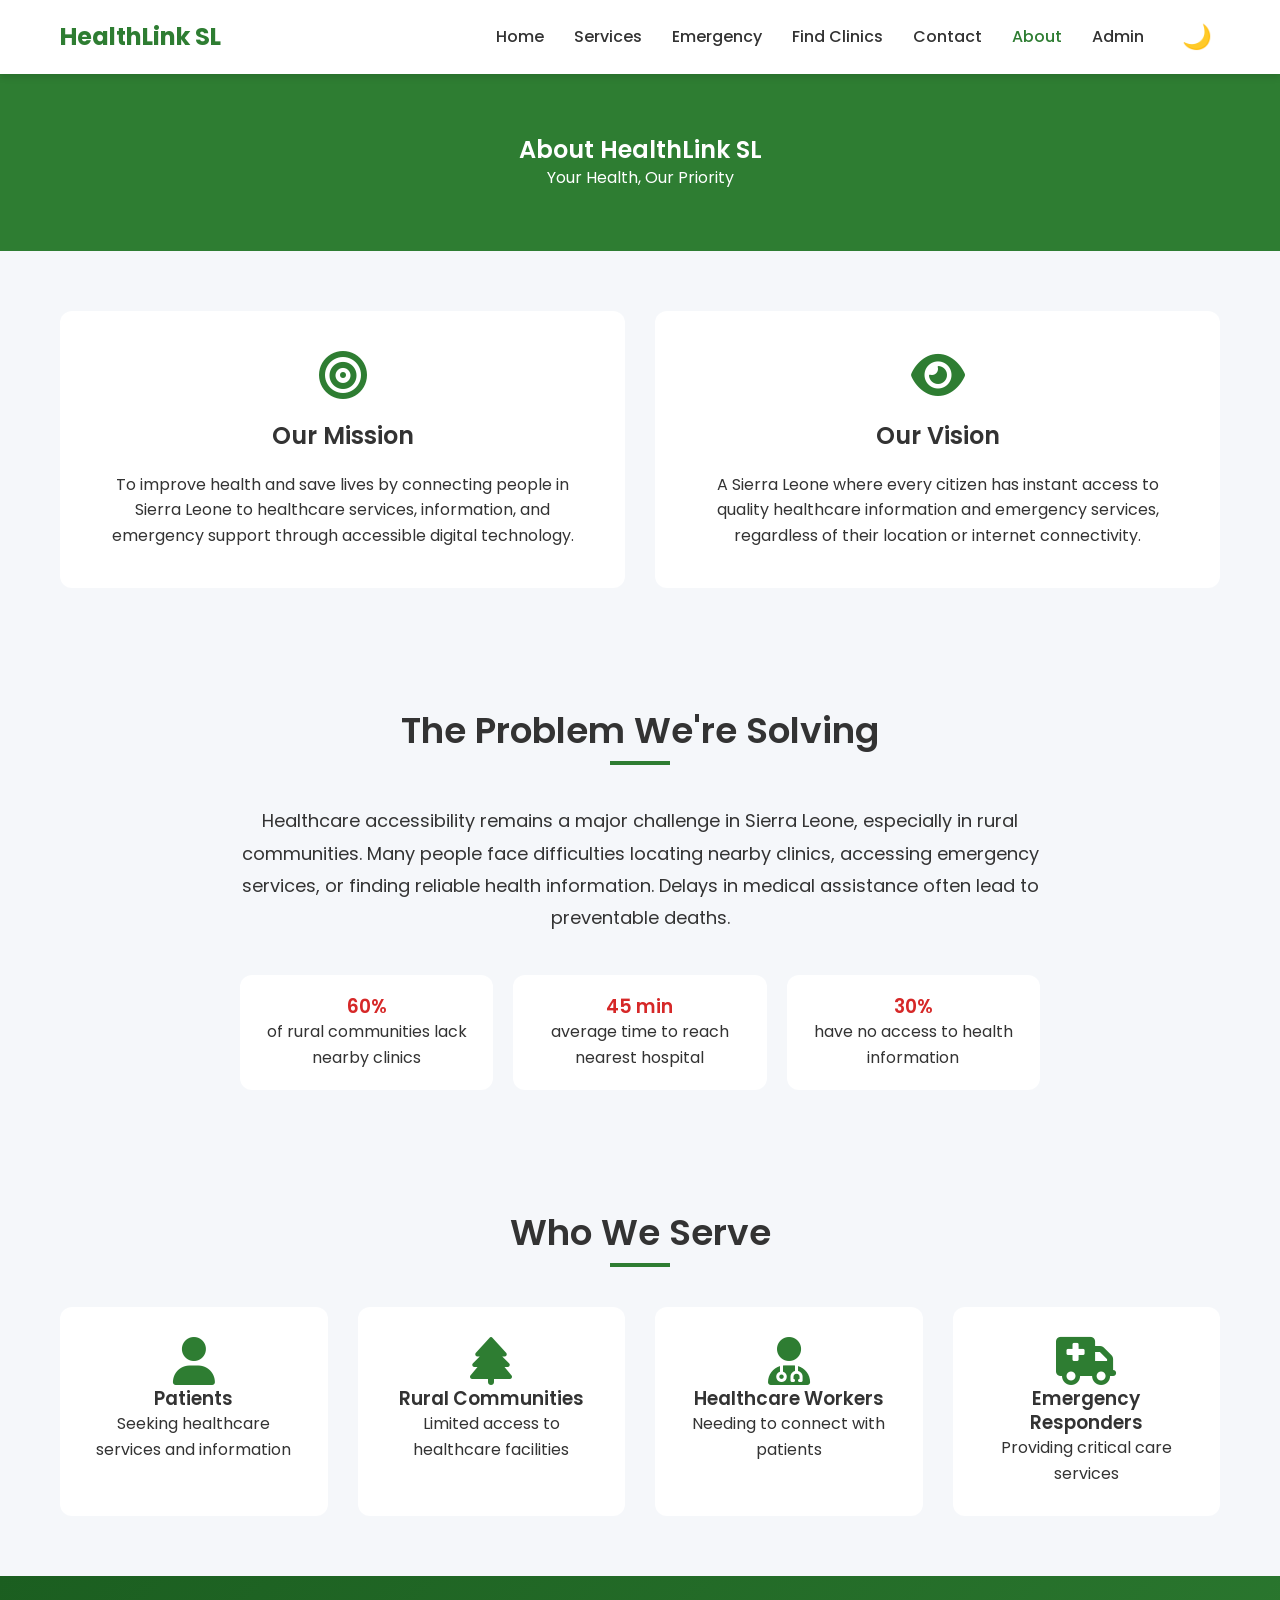
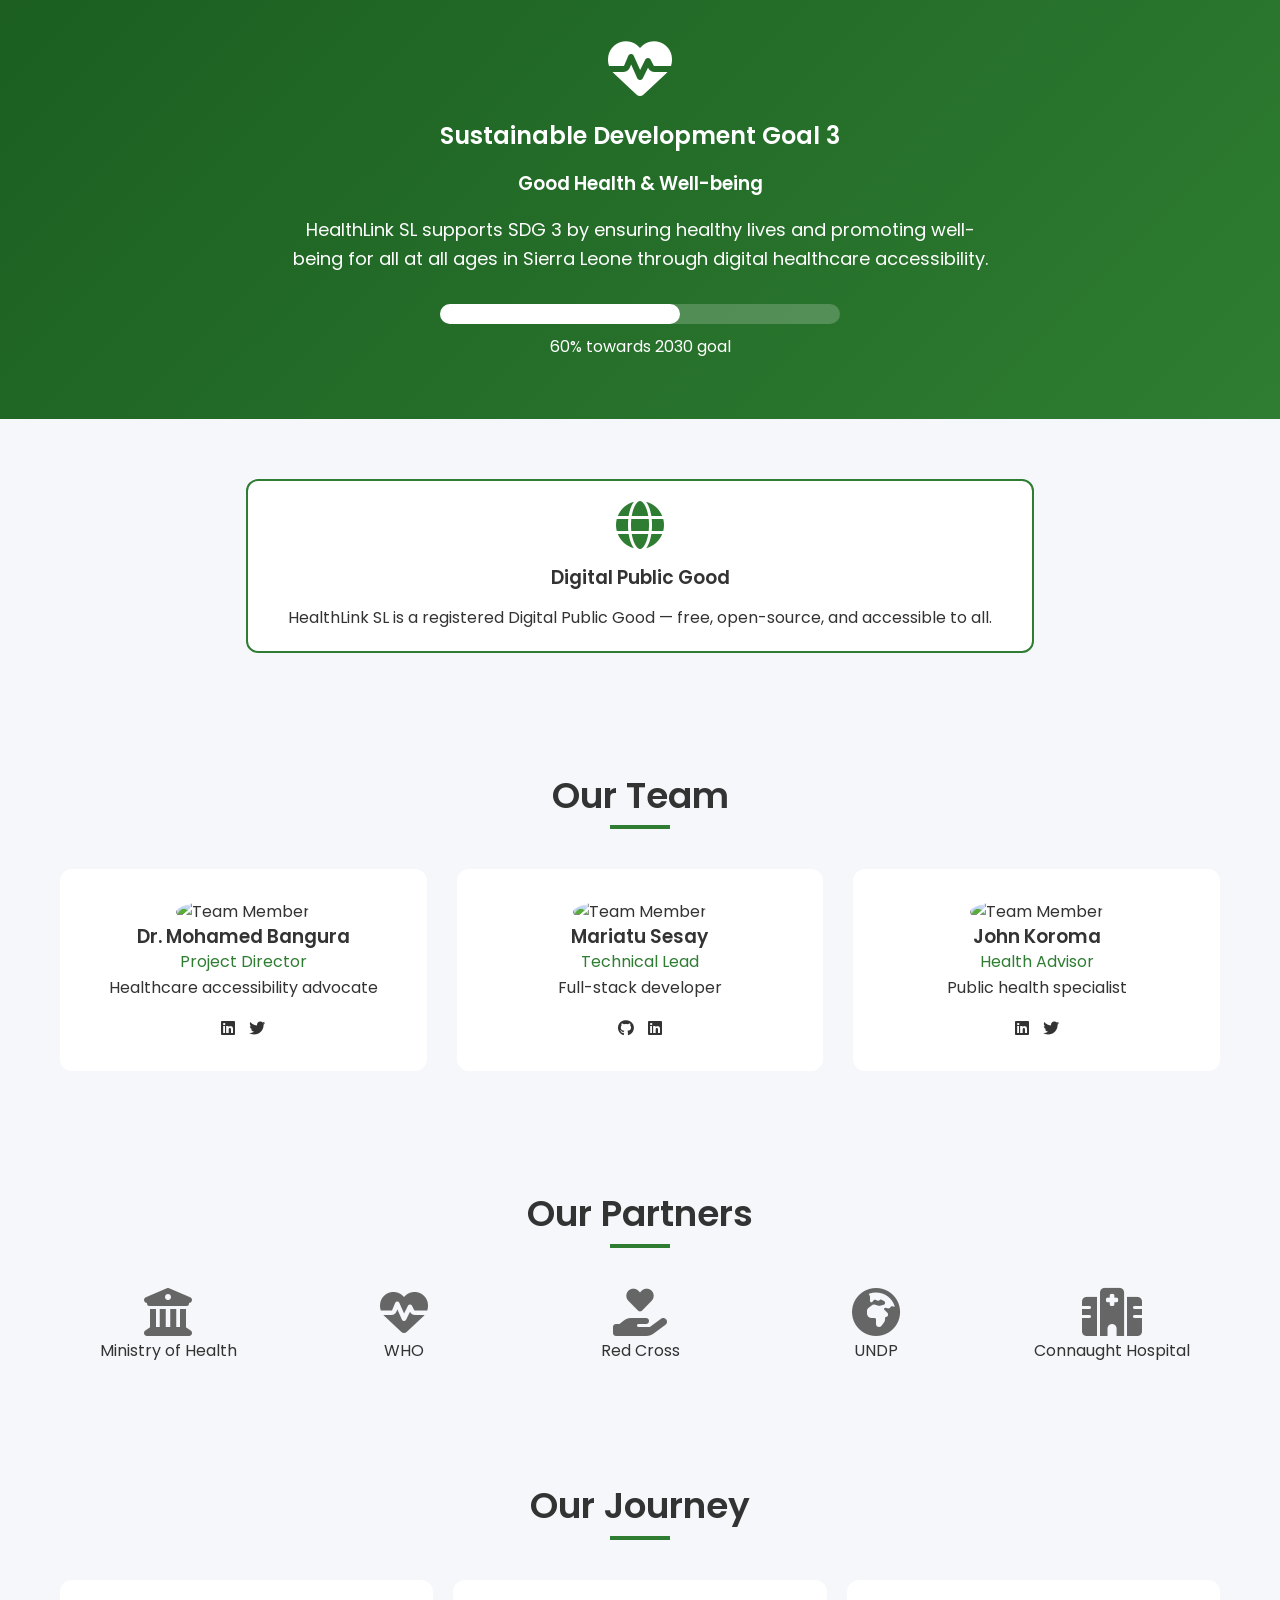
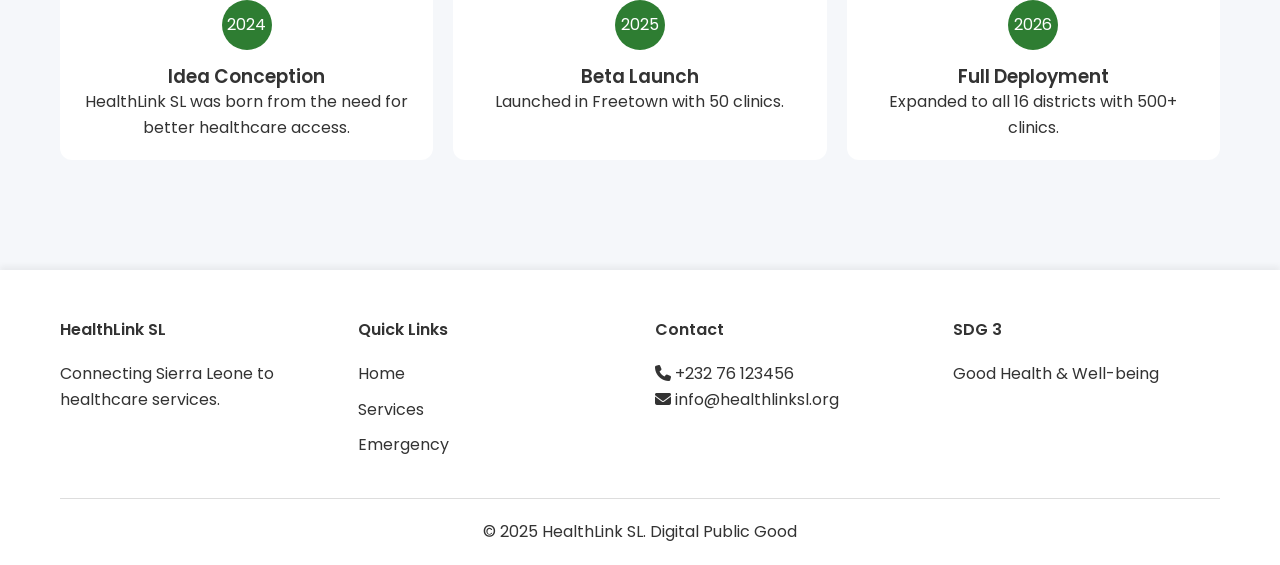
==== about.html @ 3e508c52 "Add files via upload" ====
<!DOCTYPE html>
<html lang="en">
<head>
    <meta charset="UTF-8">
    <meta name="viewport" content="width=device-width, initial-scale=1.0">
    <title>HealthLink SL | About Us</title>
    <link rel="stylesheet" href="css/style.css">
    <link rel="stylesheet" href="https://cdnjs.cloudflare.com/ajax/libs/font-awesome/6.4.0/css/all.min.css">
    <link href="https://fonts.googleapis.com/css2?family=Poppins:wght@300;400;500;600;700&display=swap" rel="stylesheet">
    <link rel="manifest" href="manifest.json">
    <script>
function googleTranslateElementInit() {
    new google.translate.TranslateElement({
        pageLanguage: 'en',
        includedLanguages: 'en,fr,ar,zh',
        layout: google.translate.TranslateElement.InlineLayout.SIMPLE
    }, 'google_translate_element');
}
</script>
<script src="//translate.google.com/translate_a/element.js?cb=googleTranslateElementInit"></script>
</head>
<!-- Register Service Worker for Offline Mode -->
<script>
if ('serviceWorker' in navigator) {
    navigator.serviceWorker.register('/service-worker.js')
        .then(reg => console.log('✅ Service Worker registered:', reg))
        .catch(err => console.log('❌ Service Worker error:', err));
}
</script>
<body>

<nav class="navbar">
    <div class="nav-container">
        <div class="logo"><span style="color:#2E7D32;">HealthLink SL</span></div>
        <div class="hamburger"><span></span><span></span><span></span></div>
        <div class="nav-menu">
            <a href="index.html">Home</a>
            <a href="services.html">Services</a>
            <a href="emergency.html">Emergency</a>
            <a href="clinics.html">Find Clinics</a>
            <a href="contact.html">Contact</a>
            <a href="about.html" class="active">About</a>
            <a href="admin.html">Admin</a>
            <button class="dark-mode-toggle">🌙</button>
        </div>
    </div>
</nav>

<section class="page-header" style="background: var(--primary); color: white; padding: 60px 0; text-align: center;">
    <div class="container">
        <h1>About HealthLink SL</h1>
        <p>Your Health, Our Priority</p>
    </div>
</section>

<!-- Mission & Vision Cards (Flip Animation) -->
<section class="mission-vision" style="padding: 60px 0;">
    <div class="container">
        <div style="display: grid; grid-template-columns: 1fr 1fr; gap: 30px;">
            <div class="flip-card" style="background: var(--bg-white); padding: 40px; border-radius: 12px; text-align: center; transition: transform 0.3s; cursor: pointer;">
                <i class="fas fa-bullseye" style="font-size: 48px; color: var(--primary);"></i>
                <h2 style="margin: 20px 0;">Our Mission</h2>
                <p>To improve health and save lives by connecting people in Sierra Leone to healthcare services, information, and emergency support through accessible digital technology.</p>
            </div>
            <div class="flip-card" style="background: var(--bg-white); padding: 40px; border-radius: 12px; text-align: center; transition: transform 0.3s; cursor: pointer;">
                <i class="fas fa-eye" style="font-size: 48px; color: var(--primary);"></i>
                <h2 style="margin: 20px 0;">Our Vision</h2>
                <p>A Sierra Leone where every citizen has instant access to quality healthcare information and emergency services, regardless of their location or internet connectivity.</p>
            </div>
        </div>
    </div>
</section>

<!-- Problem Statement -->
<section class="problem" style="padding: 60px 0; background: var(--bg-light);">
    <div class="container">
        <h2 class="section-title">The Problem We're Solving</h2>
        <div style="max-width: 800px; margin: 0 auto; text-align: center;">
            <p style="font-size: 18px; line-height: 1.8;">Healthcare accessibility remains a major challenge in Sierra Leone, especially in rural communities. Many people face difficulties locating nearby clinics, accessing emergency services, or finding reliable health information. Delays in medical assistance often lead to preventable deaths.</p>
            <div style="display: grid; grid-template-columns: repeat(3, 1fr); gap: 20px; margin-top: 40px;">
                <div style="background: var(--bg-white); padding: 20px; border-radius: 12px;">
                    <h3 style="color: var(--emergency);">60%</h3>
                    <p>of rural communities lack nearby clinics</p>
                </div>
                <div style="background: var(--bg-white); padding: 20px; border-radius: 12px;">
                    <h3 style="color: var(--emergency);">45 min</h3>
                    <p>average time to reach nearest hospital</p>
                </div>
                <div style="background: var(--bg-white); padding: 20px; border-radius: 12px;">
                    <h3 style="color: var(--emergency);">30%</h3>
                    <p>have no access to health information</p>
                </div>
            </div>
        </div>
    </div>
</section>

<!-- Target Users -->
<section class="target-users" style="padding: 60px 0;">
    <div class="container">
        <h2 class="section-title">Who We Serve</h2>
        <div style="display: grid; grid-template-columns: repeat(4, 1fr); gap: 30px;">
            <div style="text-align: center; padding: 30px; background: var(--bg-white); border-radius: 12px;">
                <i class="fas fa-user" style="font-size: 48px; color: var(--primary);"></i>
                <h3>Patients</h3>
                <p>Seeking healthcare services and information</p>
            </div>
            <div style="text-align: center; padding: 30px; background: var(--bg-white); border-radius: 12px;">
                <i class="fas fa-tree" style="font-size: 48px; color: var(--primary);"></i>
                <h3>Rural Communities</h3>
                <p>Limited access to healthcare facilities</p>
            </div>
            <div style="text-align: center; padding: 30px; background: var(--bg-white); border-radius: 12px;">
                <i class="fas fa-user-md" style="font-size: 48px; color: var(--primary);"></i>
                <h3>Healthcare Workers</h3>
                <p>Needing to connect with patients</p>
            </div>
            <div style="text-align: center; padding: 30px; background: var(--bg-white); border-radius: 12px;">
                <i class="fas fa-ambulance" style="font-size: 48px; color: var(--primary);"></i>
                <h3>Emergency Responders</h3>
                <p>Providing critical care services</p>
            </div>
        </div>
    </div>
</section>

<!-- SDG 3 Alignment -->
<section class="sdg" style="padding: 60px 0; background: linear-gradient(135deg, #1B5E20, #2E7D32); color: white;">
    <div class="container" style="text-align: center;">
        <i class="fas fa-heartbeat" style="font-size: 64px; margin-bottom: 20px;"></i>
        <h2>Sustainable Development Goal 3</h2>
        <h3 style="margin: 20px 0;">Good Health & Well-being</h3>
        <p style="max-width: 700px; margin: 0 auto; font-size: 18px;">HealthLink SL supports SDG 3 by ensuring healthy lives and promoting well-being for all at all ages in Sierra Leone through digital healthcare accessibility.</p>
        <div style="margin-top: 30px;">
            <div style="background: rgba(255,255,255,0.2); border-radius: 30px; height: 20px; max-width: 400px; margin: 0 auto;">
                <div style="background: white; width: 60%; height: 20px; border-radius: 30px;"></div>
            </div>
            <p style="margin-top: 10px;">60% towards 2030 goal</p>
        </div>
    </div>
</section>

<!-- Digital Public Good Badge -->
<section class="dpg" style="padding: 60px 0;">
    <div class="container" style="text-align: center;">
        <div style="display: inline-block; padding: 20px 40px; background: var(--bg-white); border-radius: 12px; border: 2px solid var(--primary);">
            <i class="fas fa-globe" style="font-size: 48px; color: var(--primary);"></i>
            <h3 style="margin: 15px 0;">Digital Public Good</h3>
            <p>HealthLink SL is a registered Digital Public Good — free, open-source, and accessible to all.</p>
        </div>
    </div>
</section>

<!-- Team Members -->
<section class="team" style="padding: 60px 0; background: var(--bg-light);">
    <div class="container">
        <h2 class="section-title">Our Team</h2>
        <div style="display: grid; grid-template-columns: repeat(3, 1fr); gap: 30px;">
            <div style="text-align: center; background: var(--bg-white); padding: 30px; border-radius: 12px;">
                <img src="https://randomuser.me/api/portraits/men/1.jpg" alt="Team Member" style="width: 150px; height: 150px; border-radius: 50%; object-fit: cover;">
                <h3>Dr. Mohamed Bangura</h3>
                <p style="color: var(--primary);">Project Director</p>
                <p>Healthcare accessibility advocate</p>
                <div style="margin-top: 15px;">
                    <a href="#" style="margin: 0 5px;"><i class="fab fa-linkedin"></i></a>
                    <a href="#" style="margin: 0 5px;"><i class="fab fa-twitter"></i></a>
                </div>
            </div>
            <div style="text-align: center; background: var(--bg-white); padding: 30px; border-radius: 12px;">
                <img src="https://randomuser.me/api/portraits/women/2.jpg" alt="Team Member" style="width: 150px; height: 150px; border-radius: 50%; object-fit: cover;">
                <h3>Mariatu Sesay</h3>
                <p style="color: var(--primary);">Technical Lead</p>
                <p>Full-stack developer</p>
                <div style="margin-top: 15px;">
                    <a href="#" style="margin: 0 5px;"><i class="fab fa-github"></i></a>
                    <a href="#" style="margin: 0 5px;"><i class="fab fa-linkedin"></i></a>
                </div>
            </div>
            <div style="text-align: center; background: var(--bg-white); padding: 30px; border-radius: 12px;">
                <img src="https://randomuser.me/api/portraits/men/3.jpg" alt="Team Member" style="width: 150px; height: 150px; border-radius: 50%; object-fit: cover;">
                <h3>John Koroma</h3>
                <p style="color: var(--primary);">Health Advisor</p>
                <p>Public health specialist</p>
                <div style="margin-top: 15px;">
                    <a href="#" style="margin: 0 5px;"><i class="fab fa-linkedin"></i></a>
                    <a href="#" style="margin: 0 5px;"><i class="fab fa-twitter"></i></a>
                </div>
            </div>
        </div>
    </div>
</section>

<!-- Partners Section -->
<section class="partners" style="padding: 60px 0;">
    <div class="container">
        <h2 class="section-title">Our Partners</h2>
        <div style="display: grid; grid-template-columns: repeat(5, 1fr); gap: 20px; text-align: center; align-items: center;">
            <div><i class="fas fa-university" style="font-size: 48px; color: #666;"></i><p>Ministry of Health</p></div>
            <div><i class="fas fa-heartbeat" style="font-size: 48px; color: #666;"></i><p>WHO</p></div>
            <div><i class="fas fa-hand-holding-heart" style="font-size: 48px; color: #666;"></i><p>Red Cross</p></div>
            <div><i class="fas fa-globe-africa" style="font-size: 48px; color: #666;"></i><p>UNDP</p></div>
            <div><i class="fas fa-hospital" style="font-size: 48px; color: #666;"></i><p>Connaught Hospital</p></div>
        </div>
    </div>
</section>

<!-- Timeline -->
<section class="timeline" style="padding: 60px 0; background: var(--bg-light);">
    <div class="container">
        <h2 class="section-title">Our Journey</h2>
        <div style="display: flex; justify-content: space-between; flex-wrap: wrap; gap: 20px;">
            <div style="flex: 1; text-align: center; padding: 20px; background: var(--bg-white); border-radius: 12px;">
                <div style="width: 50px; height: 50px; background: var(--primary); border-radius: 50%; display: inline-flex; align-items: center; justify-content: center; color: white;">2024</div>
                <h3 style="margin-top: 15px;">Idea Conception</h3>
                <p>HealthLink SL was born from the need for better healthcare access.</p>
            </div>
            <div style="flex: 1; text-align: center; padding: 20px; background: var(--bg-white); border-radius: 12px;">
                <div style="width: 50px; height: 50px; background: var(--primary); border-radius: 50%; display: inline-flex; align-items: center; justify-content: center; color: white;">2025</div>
                <h3 style="margin-top: 15px;">Beta Launch</h3>
                <p>Launched in Freetown with 50 clinics.</p>
            </div>
            <div style="flex: 1; text-align: center; padding: 20px; background: var(--bg-white); border-radius: 12px;">
                <div style="width: 50px; height: 50px; background: var(--primary); border-radius: 50%; display: inline-flex; align-items: center; justify-content: center; color: white;">2026</div>
                <h3 style="margin-top: 15px;">Full Deployment</h3>
                <p>Expanded to all 16 districts with 500+ clinics.</p>
            </div>
        </div>
    </div>
</section>

<footer class="footer">
    <div class="container">
        <div class="footer-grid">
            <div><h4>HealthLink SL</h4><p>Connecting Sierra Leone to healthcare services.</p></div>
            <div><h4>Quick Links</h4><a href="index.html">Home</a><a href="services.html">Services</a><a href="emergency.html">Emergency</a></div>
            <div><h4>Contact</h4><p><i class="fas fa-phone"></i> +232 76 123456</p><p><i class="fas fa-envelope"></i> info@healthlinksl.org</p></div>
            <div><h4>SDG 3</h4><p>Good Health & Well-being</p><div id="google_translate_element"></div></div>
        </div>
        <div class="copyright"><p>&copy; 2025 HealthLink SL. Digital Public Good</p></div>
    </div>
</footer>

<script src="js/main.js"></script>
</body>
</html>
---- css/style.css ----
/* ============================================
   HEALTHLINK SL - MAIN STYLESHEET
   Colors: Primary Green #2E7D32 | Emergency Red #D62828 | Neutral #333
   Responsive: Desktop (1024px+) | Tablet (768-1023px) | Mobile (375-767px)
   ============================================ */

/* ========== RESET & BASE ========== */
* {
    margin: 0;
    padding: 0;
    box-sizing: border-box;
}

:root {
    --primary: #2E7D32;
    --primary-dark: #1B5E20;
    --primary-light: #4CAF50;
    --emergency: #D62828;
    --emergency-dark: #B71C1C;
    --text: #333333;
    --text-light: #666666;
    --bg-light: #F5F7FA;
    --bg-white: #FFFFFF;
    --shadow: 0 4px 6px rgba(0,0,0,0.1);
    --shadow-hover: 0 10px 20px rgba(0,0,0,0.15);
    --transition: all 0.3s ease;
}

/* Dark Mode Variables */
[data-theme="dark"] {
    --primary: #4CAF50;
    --primary-dark: #2E7D32;
    --text: #F5F5F5;
    --text-light: #CCCCCC;
    --bg-light: #1a1a2e;
    --bg-white: #16213e;
    --shadow: 0 4px 6px rgba(0,0,0,0.3);
}

body {
    font-family: 'Poppins', 'Roboto', sans-serif;
    color: var(--text);
    background-color: var(--bg-light);
    line-height: 1.6;
    transition: var(--transition);
}

h1, h2, h3, h4 {
    font-weight: 600;
    line-height: 1.3;
}

a {
    text-decoration: none;
    color: inherit;
}

.container {
    max-width: 1200px;
    margin: 0 auto;
    padding: 0 20px;
}

/* ========== SCROLL PROGRESS BAR ========== */
.progress-bar {
    position: fixed;
    top: 0;
    left: 0;
    width: 0%;
    height: 4px;
    background: var(--emergency);
    z-index: 10000;
    transition: width 0.1s;
}

/* ========== BACK TO TOP BUTTON ========== */
.back-to-top {
    position: fixed;
    bottom: 30px;
    right: 30px;
    width: 50px;
    height: 50px;
    background: var(--primary);
    color: white;
    border: none;
    border-radius: 50%;
    cursor: pointer;
    display: none;
    align-items: center;
    justify-content: center;
    font-size: 24px;
    z-index: 999;
    box-shadow: var(--shadow);
    transition: var(--transition);
}

.back-to-top:hover {
    background: var(--primary-dark);
    transform: translateY(-3px);
}

/* ========== DARK MODE TOGGLE ========== */
.dark-mode-toggle {
    background: none;
    border: none;
    font-size: 24px;
    cursor: pointer;
    padding: 8px;
    border-radius: 50%;
    transition: var(--transition);
}

.dark-mode-toggle:hover {
    background: rgba(0,0,0,0.1);
}

/* ========== NAVIGATION ========== */
.navbar {
    background: var(--bg-white);
    box-shadow: var(--shadow);
    position: sticky;
    top: 0;
    z-index: 1000;
}

.nav-container {
    display: flex;
    justify-content: space-between;
    align-items: center;
    padding: 15px 20px;
    max-width: 1200px;
    margin: 0 auto;
}

.logo {
    font-size: 24px;
    font-weight: 700;
    color: var(--primary);
}

.logo img {
    max-height: 50px;
    width: auto;
}

.nav-menu {
    display: flex;
    gap: 30px;
    align-items: center;
}

.nav-menu a {
    font-weight: 500;
    transition: var(--transition);
}

.nav-menu a:hover,
.nav-menu a.active {
    color: var(--primary);
}

/* Hamburger Menu - Mobile */
.hamburger {
    display: none;
    flex-direction: column;
    cursor: pointer;
    gap: 5px;
}

.hamburger span {
    width: 25px;
    height: 3px;
    background: var(--text);
    transition: var(--transition);
}

/* ========== BUTTONS ========== */
.btn {
    display: inline-block;
    padding: 12px 28px;
    border-radius: 8px;
    font-weight: 600;
    text-align: center;
    transition: var(--transition);
    cursor: pointer;
    border: none;
    font-size: 16px;
}

.btn-primary {
    background: var(--primary);
    color: white;
}

.btn-primary:hover {
    background: var(--primary-dark);
    transform: translateY(-2px);
}

.btn-emergency {
    background: var(--emergency);
    color: white;
    animation: pulse 1.5s infinite;
}

.btn-emergency:hover {
    background: var(--emergency-dark);
    transform: scale(1.05);
}

.btn-outline {
    border: 2px solid var(--primary);
    background: transparent;
    color: var(--primary);
}

@keyframes pulse {
    0% { transform: scale(1); }
    50% { transform: scale(1.05); }
    100% { transform: scale(1); }
}

/* ========== HERO SECTION ========== */
.hero {
    background: linear-gradient(rgba(0,0,0,0.5), rgba(0,0,0,0.5)), url('../images/hero-bg.jpg');
    background-size: cover;
    background-position: center;
    color: white;
    padding: 100px 0;
    text-align: center;
}

.hero h1 {
    font-size: 48px;
    margin-bottom: 20px;
    animation: fadeInUp 0.8s ease;
}

.hero p {
    font-size: 20px;
    margin-bottom: 30px;
}

.search-box {
    display: flex;
    max-width: 600px;
    margin: 30px auto;
    gap: 10px;
}

.search-box input {
    flex: 1;
    padding: 15px;
    border: none;
    border-radius: 8px;
    font-size: 16px;
}

@keyframes fadeInUp {
    from {
        opacity: 0;
        transform: translateY(30px);
    }
    to {
        opacity: 1;
        transform: translateY(0);
    }
}

/* ========== SERVICES CARDS ========== */
.section-title {
    text-align: center;
    font-size: 36px;
    margin-bottom: 50px;
    position: relative;
}

.section-title::after {
    content: '';
    position: absolute;
    bottom: -10px;
    left: 50%;
    transform: translateX(-50%);
    width: 60px;
    height: 4px;
    background: var(--primary);
}

.services-grid {
    display: grid;
    grid-template-columns: repeat(3, 1fr);
    gap: 30px;
    margin: 50px 0;
}

.service-card {
    background: var(--bg-white);
    border-radius: 12px;
    padding: 30px;
    text-align: center;
    transition: var(--transition);
    box-shadow: var(--shadow);
}

.service-card:hover {
    transform: translateY(-10px);
    box-shadow: var(--shadow-hover);
}

.service-card i {
    font-size: 48px;
    color: var(--primary);
    margin-bottom: 20px;
}

.service-card h3 {
    font-size: 22px;
    margin-bottom: 15px;
}

.rating {
    color: #FFD700;
    margin: 10px 0;
}

.tooltip {
    position: relative;
    display: inline-block;
}

.tooltip .tooltip-text {
    visibility: hidden;
    background: var(--primary);
    color: white;
    text-align: center;
    padding: 5px 10px;
    border-radius: 6px;
    position: absolute;
    bottom: 100%;
    left: 50%;
    transform: translateX(-50%);
    white-space: nowrap;
    z-index: 1;
}

.tooltip:hover .tooltip-text {
    visibility: visible;
}

/* ========== FORM STYLES ========== */
.form-group {
    margin-bottom: 20px;
}

.form-group label {
    display: block;
    margin-bottom: 8px;
    font-weight: 500;
}

.form-group input,
.form-group select,
.form-group textarea {
    width: 100%;
    padding: 12px;
    border: 1px solid #ddd;
    border-radius: 8px;
    font-size: 16px;
    background: var(--bg-white);
    color: var(--text);
}

.form-group textarea {
    resize: vertical;
}

.char-counter {
    font-size: 12px;
    color: var(--text-light);
    text-align: right;
    margin-top: 5px;
}

/* ========== MODAL ========== */
.modal {
    display: none;
    position: fixed;
    top: 0;
    left: 0;
    width: 100%;
    height: 100%;
    background: rgba(0,0,0,0.7);
    z-index: 2000;
    justify-content: center;
    align-items: center;
}

.modal-content {
    background: var(--bg-white);
    padding: 30px;
    border-radius: 12px;
    max-width: 500px;
    width: 90%;
    max-height: 80vh;
    overflow-y: auto;
}

.modal-close {
    float: right;
    font-size: 24px;
    cursor: pointer;
}

/* ========== CLINIC CARDS ========== */
.clinic-grid {
    display: grid;
    grid-template-columns: repeat(auto-fill, minmax(350px, 1fr));
    gap: 25px;
    margin: 30px 0;
}

.clinic-card {
    background: var(--bg-white);
    border-radius: 12px;
    overflow: hidden;
    box-shadow: var(--shadow);
    transition: var(--transition);
}

.clinic-card:hover {
    transform: translateY(-5px);
    box-shadow: var(--shadow-hover);
}

.clinic-card img {
    width: 100%;
    height: 200px;
    object-fit: cover;
}

.clinic-info {
    padding: 20px;
}

.clinic-info h3 {
    margin-bottom: 10px;
}

.clinic-info p {
    margin-bottom: 8px;
    display: flex;
    align-items: center;
    gap: 8px;
}

.distance {
    font-size: 14px;
    color: var(--primary);
    font-weight: 500;
}

.verified-badge {
    color: var(--primary);
    font-size: 12px;
    margin-left: 8px;
}

/* ========== FILTERS ========== */
.filter-bar {
    display: flex;
    flex-wrap: wrap;
    gap: 15px;
    margin: 20px 0;
    justify-content: center;
}

.filter-btn {
    padding: 8px 20px;
    border: 1px solid var(--primary);
    background: transparent;
    border-radius: 30px;
    cursor: pointer;
    transition: var(--transition);
}

.filter-btn.active,
.filter-btn:hover {
    background: var(--primary);
    color: white;
}

/* ========== FOOTER ========== */
.footer {
    background: var(--bg-white);
    padding: 50px 0 20px;
    margin-top: 50px;
    box-shadow: 0 -4px 6px rgba(0,0,0,0.05);
}

.footer-grid {
    display: grid;
    grid-template-columns: repeat(4, 1fr);
    gap: 30px;
    margin-bottom: 30px;
}

.footer h4 {
    margin-bottom: 20px;
}

.footer a {
    display: block;
    margin-bottom: 10px;
    transition: var(--transition);
}

.footer a:hover {
    color: var(--primary);
}

.social-links {
    display: flex;
    gap: 15px;
}

.social-links a {
    font-size: 24px;
}

.copyright {
    text-align: center;
    padding-top: 20px;
    border-top: 1px solid #ddd;
}

/* ========== COOKIE CONSENT ========== */
.cookie-consent {
    position: fixed;
    bottom: 20px;
    left: 20px;
    right: 20px;
    background: var(--bg-white);
    padding: 15px 20px;
    border-radius: 12px;
    box-shadow: var(--shadow-hover);
    display: none;
    z-index: 1000;
    flex-wrap: wrap;
    justify-content: space-between;
    align-items: center;
}

/* ========== RESPONSIVE DESIGN ========== */
/* Tablet Layout (768px - 1023px) */
@media (max-width: 1023px) {
    .services-grid {
        grid-template-columns: repeat(2, 1fr);
    }
    
    .footer-grid {
        grid-template-columns: repeat(2, 1fr);
    }
    
    .hero h1 {
        font-size: 36px;
    }
}

/* Mobile Layout (375px - 767px) */
@media (max-width: 767px) {
    .hamburger {
        display: flex;
    }
    
    .nav-menu {
        position: fixed;
        left: -100%;
        top: 70px;
        flex-direction: column;
        background: var(--bg-white);
        width: 100%;
        text-align: center;
        padding: 30px 0;
        transition: 0.3s;
        box-shadow: var(--shadow);
    }
    
    .nav-menu.active {
        left: 0;
    }
    
    .services-grid {
        grid-template-columns: 1fr;
    }
    
    .footer-grid {
        grid-template-columns: 1fr;
        text-align: center;
    }
    
    .social-links {
        justify-content: center;
    }
    
    .hero h1 {
        font-size: 28px;
    }
    
    .hero p {
        font-size: 16px;
    }
    
    .search-box {
        flex-direction: column;
    }
    
    .clinic-grid {
        grid-template-columns: 1fr;
    }
    
    .filter-bar {
        gap: 10px;
    }
    
    .filter-btn {
        padding: 6px 15px;
        font-size: 12px;
    }
}

/* Tablet Specific */
@media (min-width: 768px) and (max-width: 1023px) {
    .clinic-grid {
        grid-template-columns: repeat(2, 1fr);
    }
}
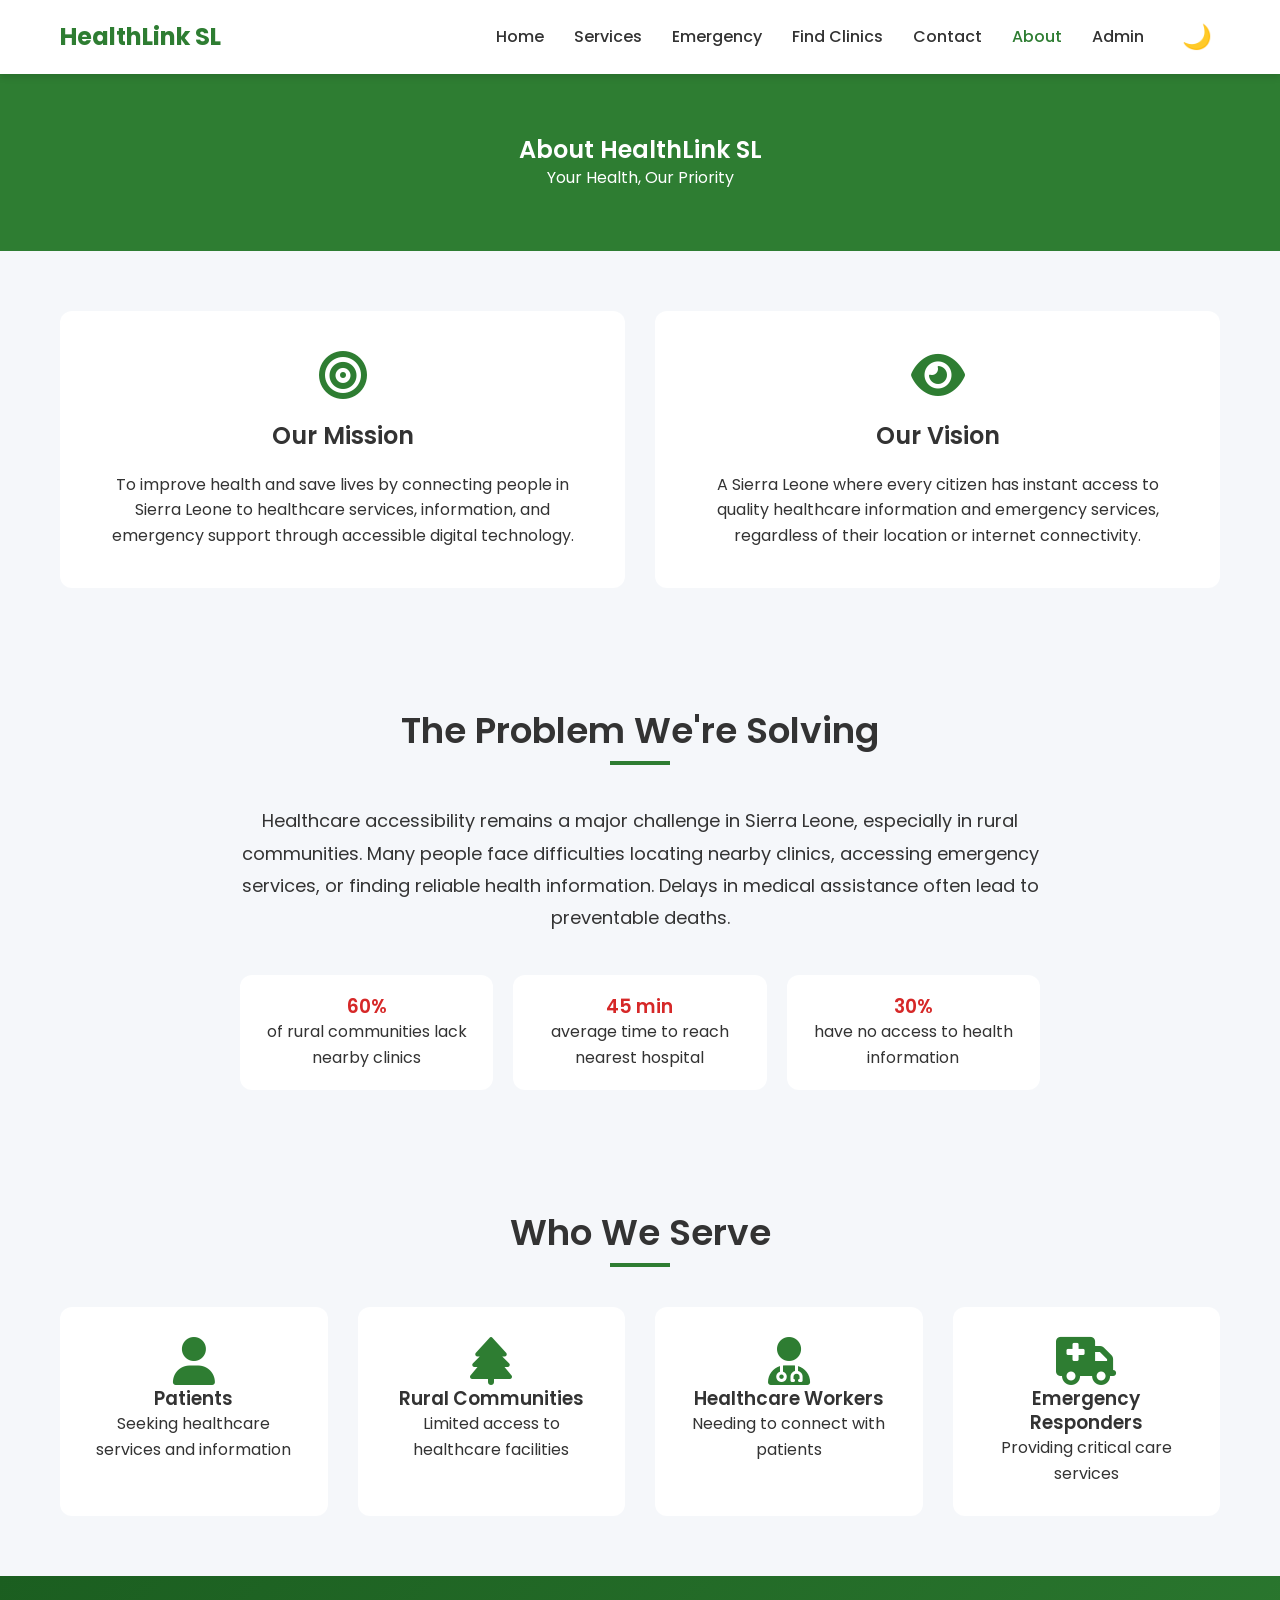
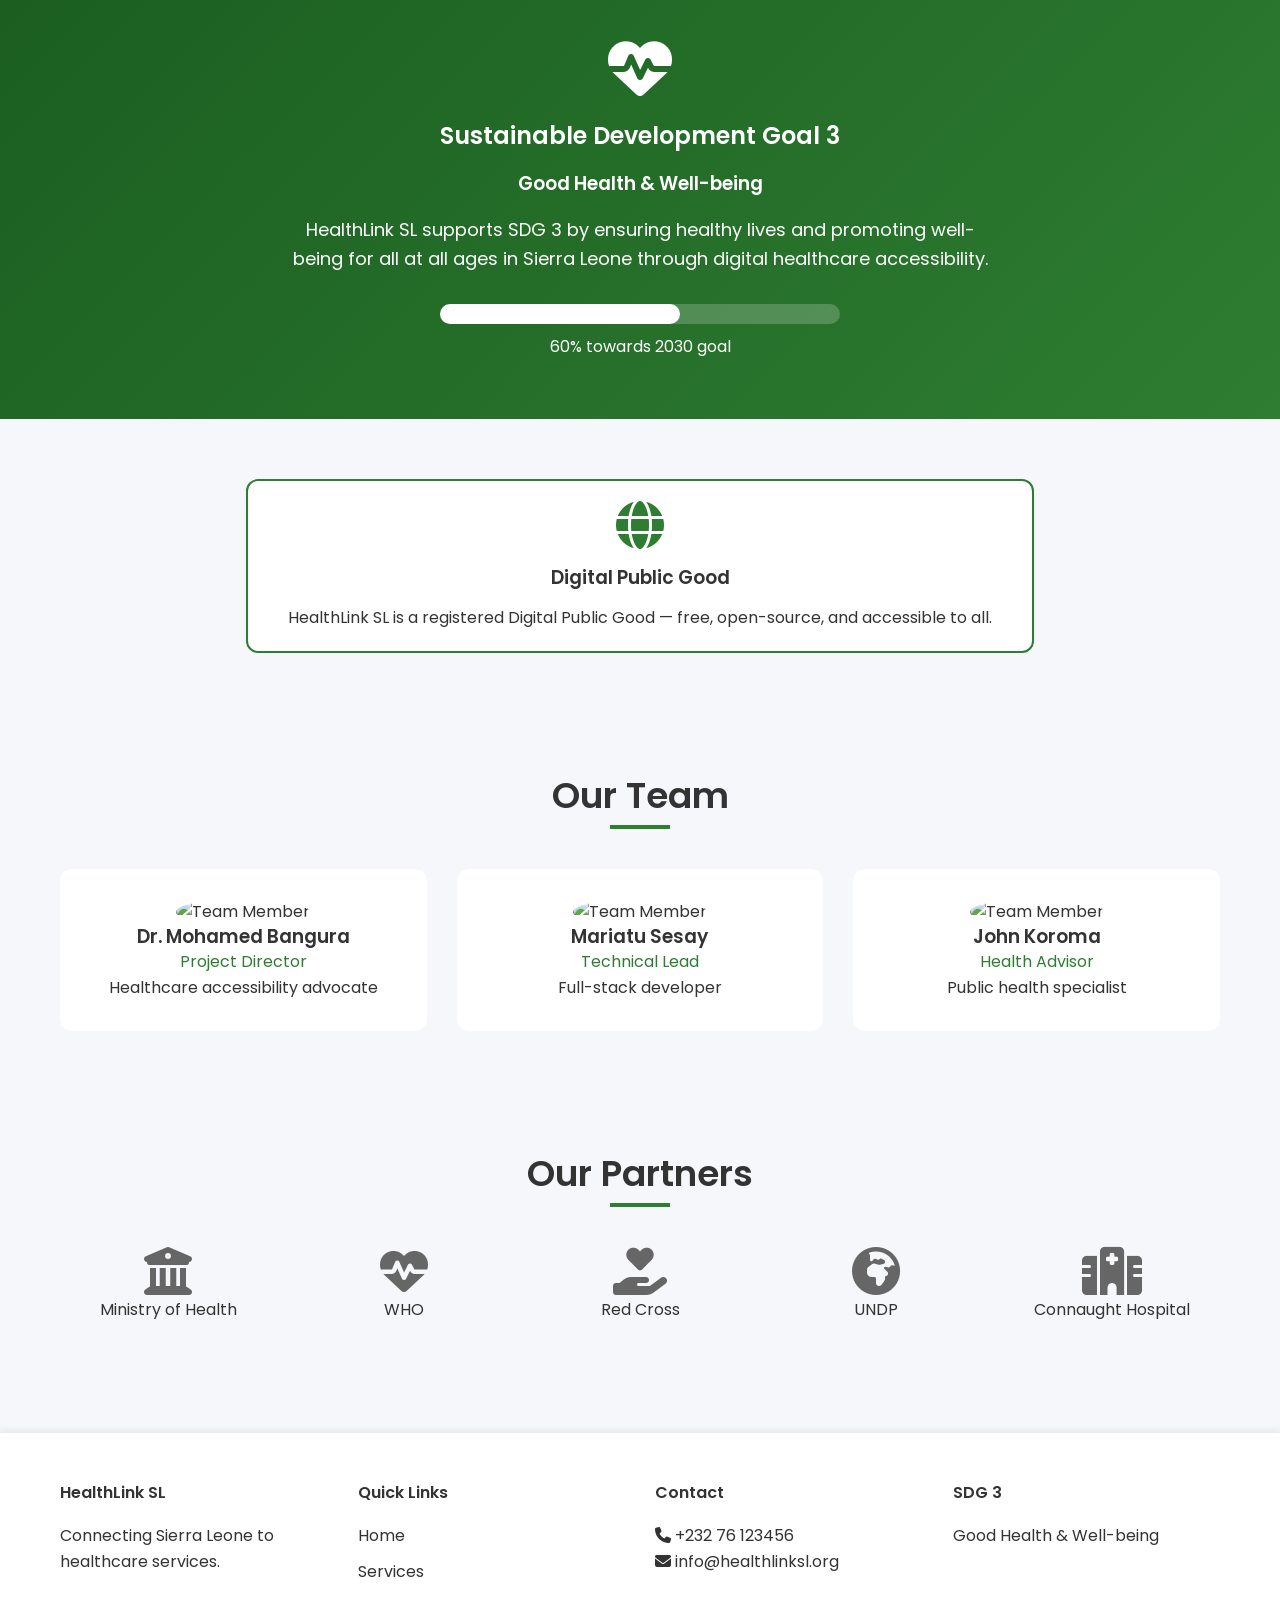
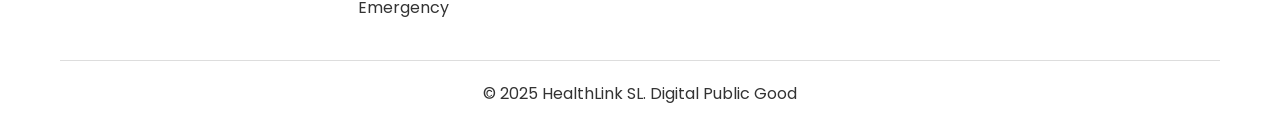
==== commit 8dc0cd19: "Add files via upload" ====
--- a/about.html
+++ b/about.html
@@ -9,29 +9,21 @@
     <link href="https://fonts.googleapis.com/css2?family=Poppins:wght@300;400;500;600;700&display=swap" rel="stylesheet">
     <link rel="manifest" href="manifest.json">
     <script>
-function googleTranslateElementInit() {
-    new google.translate.TranslateElement({
-        pageLanguage: 'en',
-        includedLanguages: 'en,fr,ar,zh',
-        layout: google.translate.TranslateElement.InlineLayout.SIMPLE
-    }, 'google_translate_element');
-}
-</script>
-<script src="//translate.google.com/translate_a/element.js?cb=googleTranslateElementInit"></script>
+    function googleTranslateElementInit() {
+        new google.translate.TranslateElement({
+            pageLanguage: 'en',
+            includedLanguages: 'en,fr,ar,zh',
+            layout: google.translate.TranslateElement.InlineLayout.SIMPLE
+        }, 'google_translate_element');
+    }
+    </script>
+    <script src="//translate.google.com/translate_a/element.js?cb=googleTranslateElementInit"></script>
 </head>
-<!-- Register Service Worker for Offline Mode -->
-<script>
-if ('serviceWorker' in navigator) {
-    navigator.serviceWorker.register('/service-worker.js')
-        .then(reg => console.log('✅ Service Worker registered:', reg))
-        .catch(err => console.log('❌ Service Worker error:', err));
-}
-</script>
 <body>
 
 <nav class="navbar">
     <div class="nav-container">
-        <div class="logo"><span style="color:#2E7D32;">HealthLink SL</span></div>
+        <div class="logo"><span style="color:#2E7D32; font-size: 24px; font-weight: 700;">HealthLink SL</span></div>
         <div class="hamburger"><span></span><span></span><span></span></div>
         <div class="nav-menu">
             <a href="index.html">Home</a>
@@ -53,16 +45,15 @@
     </div>
 </section>
 
-<!-- Mission & Vision Cards (Flip Animation) -->
 <section class="mission-vision" style="padding: 60px 0;">
     <div class="container">
         <div style="display: grid; grid-template-columns: 1fr 1fr; gap: 30px;">
-            <div class="flip-card" style="background: var(--bg-white); padding: 40px; border-radius: 12px; text-align: center; transition: transform 0.3s; cursor: pointer;">
+            <div style="background: var(--bg-white); padding: 40px; border-radius: 12px; text-align: center;">
                 <i class="fas fa-bullseye" style="font-size: 48px; color: var(--primary);"></i>
                 <h2 style="margin: 20px 0;">Our Mission</h2>
                 <p>To improve health and save lives by connecting people in Sierra Leone to healthcare services, information, and emergency support through accessible digital technology.</p>
             </div>
-            <div class="flip-card" style="background: var(--bg-white); padding: 40px; border-radius: 12px; text-align: center; transition: transform 0.3s; cursor: pointer;">
+            <div style="background: var(--bg-white); padding: 40px; border-radius: 12px; text-align: center;">
                 <i class="fas fa-eye" style="font-size: 48px; color: var(--primary);"></i>
                 <h2 style="margin: 20px 0;">Our Vision</h2>
                 <p>A Sierra Leone where every citizen has instant access to quality healthcare information and emergency services, regardless of their location or internet connectivity.</p>
@@ -71,7 +62,6 @@
     </div>
 </section>
 
-<!-- Problem Statement -->
 <section class="problem" style="padding: 60px 0; background: var(--bg-light);">
     <div class="container">
         <h2 class="section-title">The Problem We're Solving</h2>
@@ -95,7 +85,6 @@
     </div>
 </section>
 
-<!-- Target Users -->
 <section class="target-users" style="padding: 60px 0;">
     <div class="container">
         <h2 class="section-title">Who We Serve</h2>
@@ -124,7 +113,6 @@
     </div>
 </section>
 
-<!-- SDG 3 Alignment -->
 <section class="sdg" style="padding: 60px 0; background: linear-gradient(135deg, #1B5E20, #2E7D32); color: white;">
     <div class="container" style="text-align: center;">
         <i class="fas fa-heartbeat" style="font-size: 64px; margin-bottom: 20px;"></i>
@@ -140,7 +128,6 @@
     </div>
 </section>
 
-<!-- Digital Public Good Badge -->
 <section class="dpg" style="padding: 60px 0;">
     <div class="container" style="text-align: center;">
         <div style="display: inline-block; padding: 20px 40px; background: var(--bg-white); border-radius: 12px; border: 2px solid var(--primary);">
@@ -151,7 +138,6 @@
     </div>
 </section>
 
-<!-- Team Members -->
 <section class="team" style="padding: 60px 0; background: var(--bg-light);">
     <div class="container">
         <h2 class="section-title">Our Team</h2>
@@ -161,36 +147,23 @@
                 <h3>Dr. Mohamed Bangura</h3>
                 <p style="color: var(--primary);">Project Director</p>
                 <p>Healthcare accessibility advocate</p>
-                <div style="margin-top: 15px;">
-                    <a href="#" style="margin: 0 5px;"><i class="fab fa-linkedin"></i></a>
-                    <a href="#" style="margin: 0 5px;"><i class="fab fa-twitter"></i></a>
-                </div>
             </div>
             <div style="text-align: center; background: var(--bg-white); padding: 30px; border-radius: 12px;">
                 <img src="https://randomuser.me/api/portraits/women/2.jpg" alt="Team Member" style="width: 150px; height: 150px; border-radius: 50%; object-fit: cover;">
                 <h3>Mariatu Sesay</h3>
                 <p style="color: var(--primary);">Technical Lead</p>
                 <p>Full-stack developer</p>
-                <div style="margin-top: 15px;">
-                    <a href="#" style="margin: 0 5px;"><i class="fab fa-github"></i></a>
-                    <a href="#" style="margin: 0 5px;"><i class="fab fa-linkedin"></i></a>
-                </div>
             </div>
             <div style="text-align: center; background: var(--bg-white); padding: 30px; border-radius: 12px;">
                 <img src="https://randomuser.me/api/portraits/men/3.jpg" alt="Team Member" style="width: 150px; height: 150px; border-radius: 50%; object-fit: cover;">
                 <h3>John Koroma</h3>
                 <p style="color: var(--primary);">Health Advisor</p>
                 <p>Public health specialist</p>
-                <div style="margin-top: 15px;">
-                    <a href="#" style="margin: 0 5px;"><i class="fab fa-linkedin"></i></a>
-                    <a href="#" style="margin: 0 5px;"><i class="fab fa-twitter"></i></a>
-                </div>
-            </div>
-        </div>
-    </div>
-</section>
-
-<!-- Partners Section -->
+            </div>
+        </div>
+    </div>
+</section>
+
 <section class="partners" style="padding: 60px 0;">
     <div class="container">
         <h2 class="section-title">Our Partners</h2>
@@ -204,30 +177,6 @@
     </div>
 </section>
 
-<!-- Timeline -->
-<section class="timeline" style="padding: 60px 0; background: var(--bg-light);">
-    <div class="container">
-        <h2 class="section-title">Our Journey</h2>
-        <div style="display: flex; justify-content: space-between; flex-wrap: wrap; gap: 20px;">
-            <div style="flex: 1; text-align: center; padding: 20px; background: var(--bg-white); border-radius: 12px;">
-                <div style="width: 50px; height: 50px; background: var(--primary); border-radius: 50%; display: inline-flex; align-items: center; justify-content: center; color: white;">2024</div>
-                <h3 style="margin-top: 15px;">Idea Conception</h3>
-                <p>HealthLink SL was born from the need for better healthcare access.</p>
-            </div>
-            <div style="flex: 1; text-align: center; padding: 20px; background: var(--bg-white); border-radius: 12px;">
-                <div style="width: 50px; height: 50px; background: var(--primary); border-radius: 50%; display: inline-flex; align-items: center; justify-content: center; color: white;">2025</div>
-                <h3 style="margin-top: 15px;">Beta Launch</h3>
-                <p>Launched in Freetown with 50 clinics.</p>
-            </div>
-            <div style="flex: 1; text-align: center; padding: 20px; background: var(--bg-white); border-radius: 12px;">
-                <div style="width: 50px; height: 50px; background: var(--primary); border-radius: 50%; display: inline-flex; align-items: center; justify-content: center; color: white;">2026</div>
-                <h3 style="margin-top: 15px;">Full Deployment</h3>
-                <p>Expanded to all 16 districts with 500+ clinics.</p>
-            </div>
-        </div>
-    </div>
-</section>
-
 <footer class="footer">
     <div class="container">
         <div class="footer-grid">
@@ -241,5 +190,30 @@
 </footer>
 
 <script src="js/main.js"></script>
+<!-- DARK MODE FIX -->
+<script>
+(function() {
+    const darkModeBtn = document.querySelector('.dark-mode-toggle');
+    if (!darkModeBtn) return;
+    function setTheme(theme) {
+        if (theme === 'dark') {
+            document.documentElement.setAttribute('data-theme', 'dark');
+            darkModeBtn.innerHTML = '☀️';
+            localStorage.setItem('darkMode', 'enabled');
+        } else {
+            document.documentElement.removeAttribute('data-theme');
+            darkModeBtn.innerHTML = '🌙';
+            localStorage.setItem('darkMode', 'disabled');
+        }
+    }
+    const savedMode = localStorage.getItem('darkMode');
+    setTheme(savedMode === 'enabled' ? 'dark' : 'light');
+    darkModeBtn.onclick = function(e) {
+        e.preventDefault();
+        const isDark = document.documentElement.getAttribute('data-theme') === 'dark';
+        setTheme(isDark ? 'light' : 'dark');
+    };
+})();
+</script>
 </body>
 </html>
--- a/css/style.css
+++ b/css/style.css
@@ -633,4 +633,44 @@
     .clinic-grid {
         grid-template-columns: repeat(2, 1fr);
     }
+}
+/* Mobile Menu Animation Fixes */
+.hamburger.active span:nth-child(1) {
+    transform: rotate(45deg) translate(5px, 5px);
+}
+
+.hamburger.active span:nth-child(2) {
+    opacity: 0;
+}
+
+.hamburger.active span:nth-child(3) {
+    transform: rotate(-45deg) translate(7px, -6px);
+}
+
+.hamburger span {
+    transition: all 0.3s ease;
+}
+
+/* Admin Panel Table Responsive Fix */
+@media (max-width: 768px) {
+    #clinicsTable {
+        overflow-x: scroll;
+        display: block;
+    }
+    
+    #clinicsTable table {
+        min-width: 600px;
+    }
+    
+    .filter-bar {
+        flex-wrap: wrap;
+    }
+    
+    .stats-grid {
+        grid-template-columns: repeat(2, 1fr) !important;
+    }
+    
+    .testimonials-grid {
+        grid-template-columns: 1fr !important;
+    }
 }
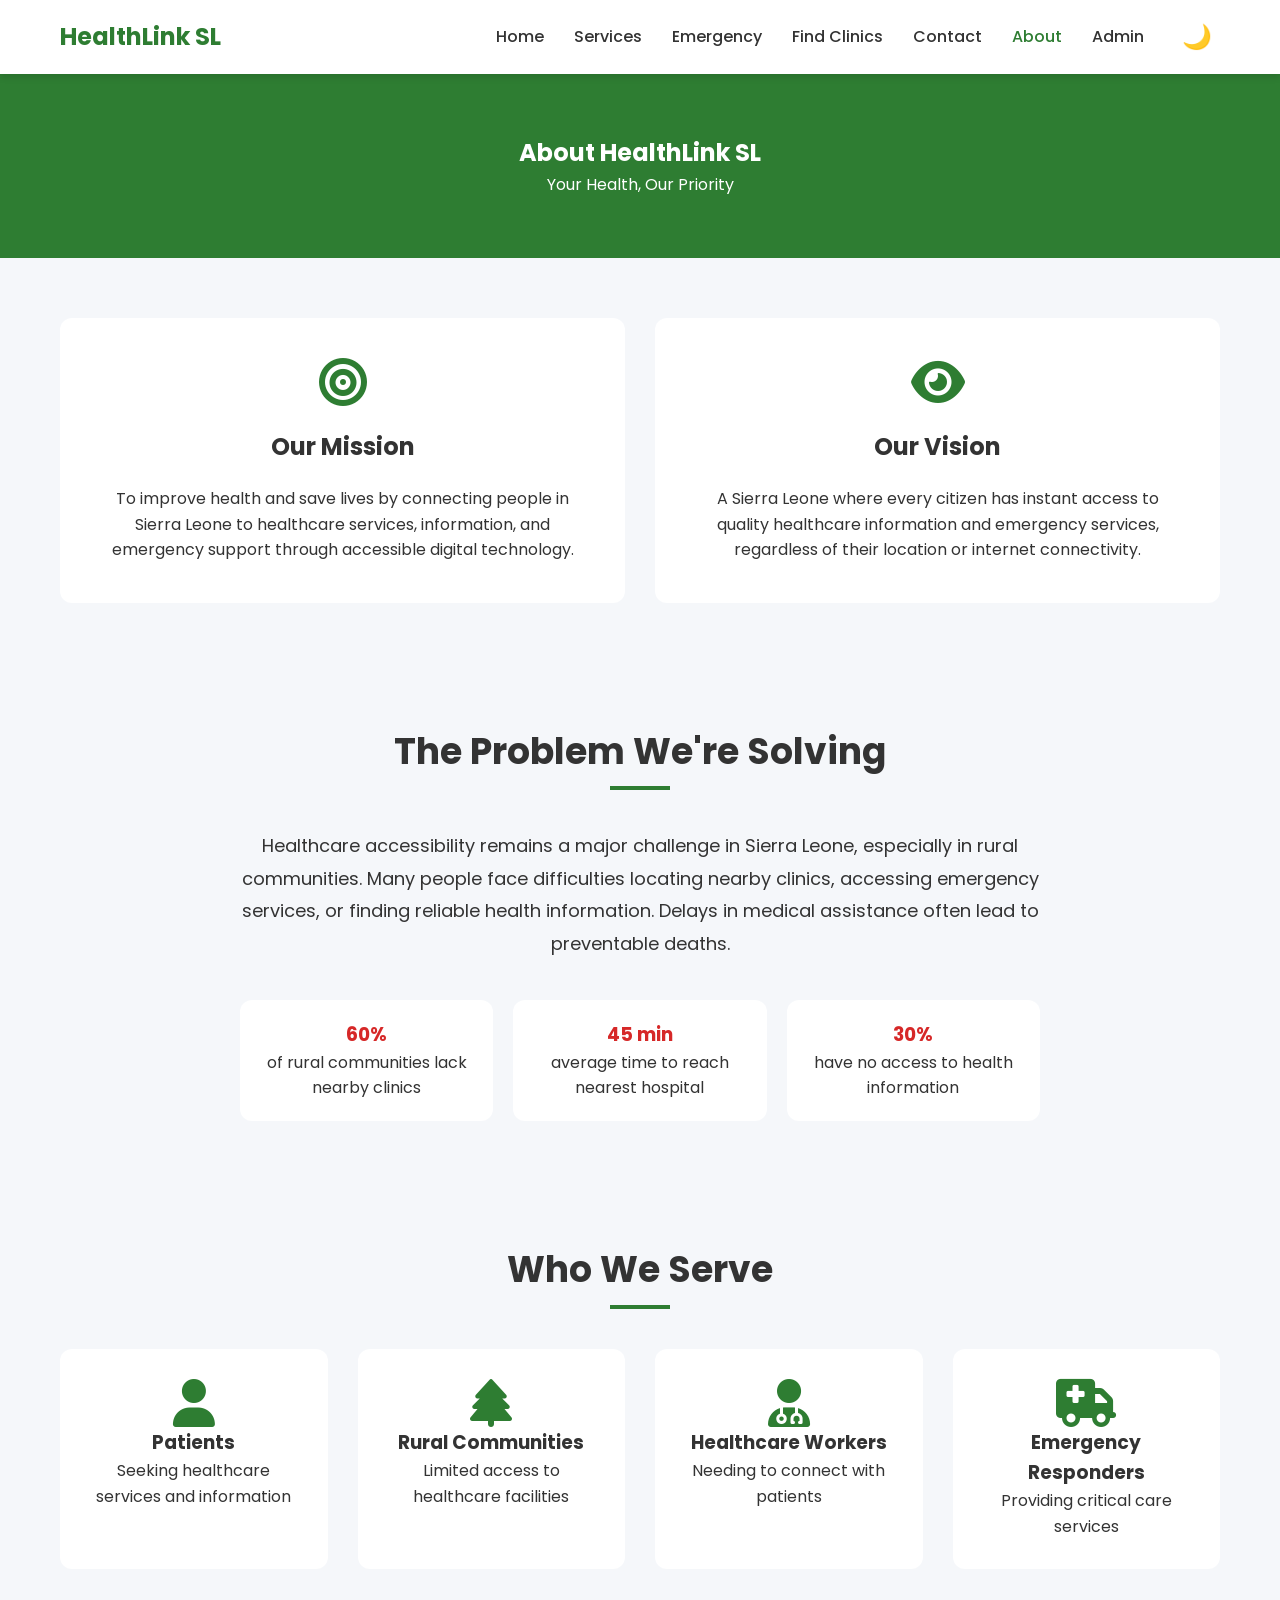
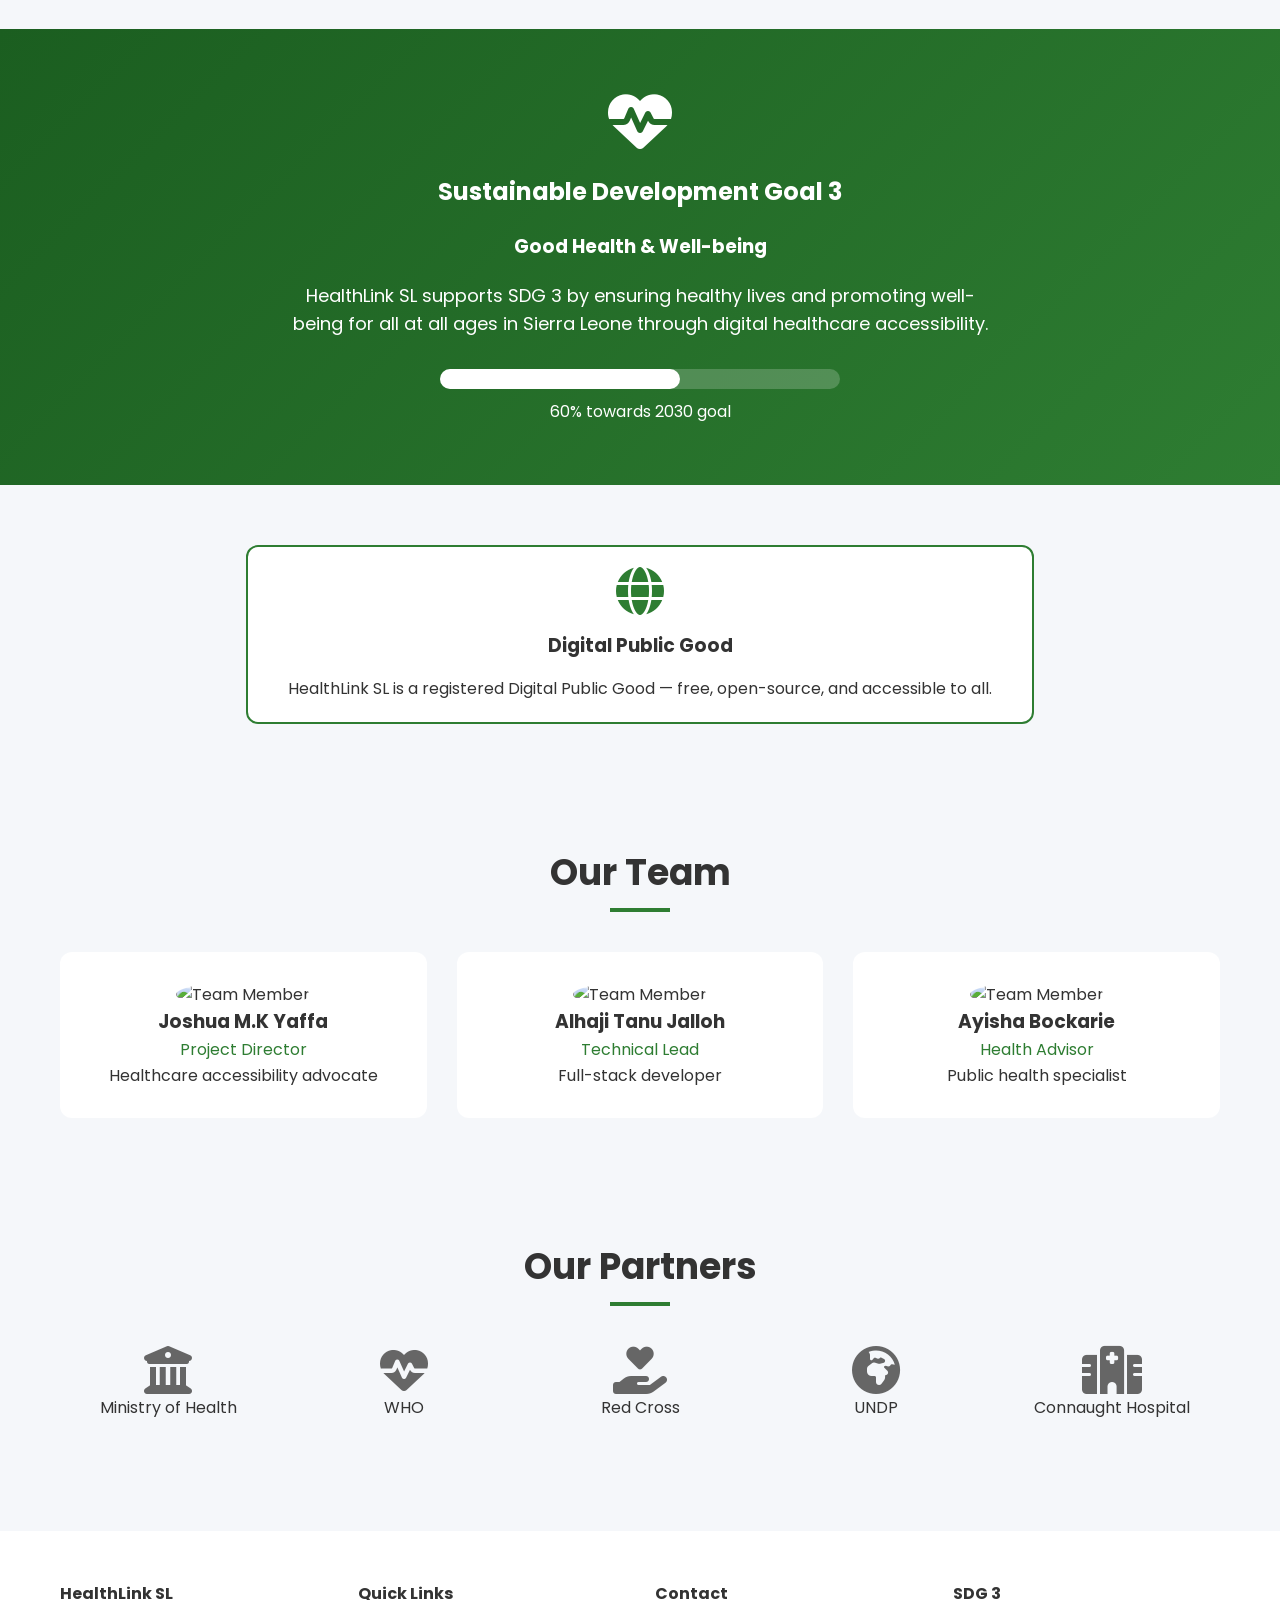
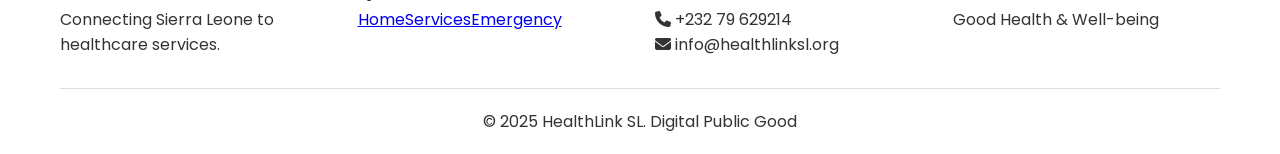
==== commit 15b8f531: "Add files via upload" ====
--- a/about.html
+++ b/about.html
@@ -144,19 +144,19 @@
         <div style="display: grid; grid-template-columns: repeat(3, 1fr); gap: 30px;">
             <div style="text-align: center; background: var(--bg-white); padding: 30px; border-radius: 12px;">
                 <img src="https://randomuser.me/api/portraits/men/1.jpg" alt="Team Member" style="width: 150px; height: 150px; border-radius: 50%; object-fit: cover;">
-                <h3>Dr. Mohamed Bangura</h3>
+                <h3>Joshua M.K Yaffa</h3>
                 <p style="color: var(--primary);">Project Director</p>
                 <p>Healthcare accessibility advocate</p>
             </div>
             <div style="text-align: center; background: var(--bg-white); padding: 30px; border-radius: 12px;">
                 <img src="https://randomuser.me/api/portraits/women/2.jpg" alt="Team Member" style="width: 150px; height: 150px; border-radius: 50%; object-fit: cover;">
-                <h3>Mariatu Sesay</h3>
+                <h3>Alhaji Tanu Jalloh</h3>
                 <p style="color: var(--primary);">Technical Lead</p>
                 <p>Full-stack developer</p>
             </div>
             <div style="text-align: center; background: var(--bg-white); padding: 30px; border-radius: 12px;">
                 <img src="https://randomuser.me/api/portraits/men/3.jpg" alt="Team Member" style="width: 150px; height: 150px; border-radius: 50%; object-fit: cover;">
-                <h3>John Koroma</h3>
+                <h3>Ayisha Bockarie</h3>
                 <p style="color: var(--primary);">Health Advisor</p>
                 <p>Public health specialist</p>
             </div>
@@ -182,7 +182,7 @@
         <div class="footer-grid">
             <div><h4>HealthLink SL</h4><p>Connecting Sierra Leone to healthcare services.</p></div>
             <div><h4>Quick Links</h4><a href="index.html">Home</a><a href="services.html">Services</a><a href="emergency.html">Emergency</a></div>
-            <div><h4>Contact</h4><p><i class="fas fa-phone"></i> +232 76 123456</p><p><i class="fas fa-envelope"></i> info@healthlinksl.org</p></div>
+            <div><h4>Contact</h4><p><i class="fas fa-phone"></i> +232 79 629214</p><p><i class="fas fa-envelope"></i> info@healthlinksl.org</p></div>
             <div><h4>SDG 3</h4><p>Good Health & Well-being</p><div id="google_translate_element"></div></div>
         </div>
         <div class="copyright"><p>&copy; 2025 HealthLink SL. Digital Public Good</p></div>
--- a/css/style.css
+++ b/css/style.css
@@ -1,10 +1,7 @@
 /* ============================================
    HEALTHLINK SL - MAIN STYLESHEET
-   Colors: Primary Green #2E7D32 | Emergency Red #D62828 | Neutral #333
-   Responsive: Desktop (1024px+) | Tablet (768-1023px) | Mobile (375-767px)
    ============================================ */
 
-/* ========== RESET & BASE ========== */
 * {
     margin: 0;
     padding: 0;
@@ -26,7 +23,6 @@
     --transition: all 0.3s ease;
 }
 
-/* Dark Mode Variables */
 [data-theme="dark"] {
     --primary: #4CAF50;
     --primary-dark: #2E7D32;
@@ -45,76 +41,13 @@
     transition: var(--transition);
 }
 
-h1, h2, h3, h4 {
-    font-weight: 600;
-    line-height: 1.3;
-}
-
-a {
-    text-decoration: none;
-    color: inherit;
-}
-
 .container {
     max-width: 1200px;
     margin: 0 auto;
     padding: 0 20px;
 }
 
-/* ========== SCROLL PROGRESS BAR ========== */
-.progress-bar {
-    position: fixed;
-    top: 0;
-    left: 0;
-    width: 0%;
-    height: 4px;
-    background: var(--emergency);
-    z-index: 10000;
-    transition: width 0.1s;
-}
-
-/* ========== BACK TO TOP BUTTON ========== */
-.back-to-top {
-    position: fixed;
-    bottom: 30px;
-    right: 30px;
-    width: 50px;
-    height: 50px;
-    background: var(--primary);
-    color: white;
-    border: none;
-    border-radius: 50%;
-    cursor: pointer;
-    display: none;
-    align-items: center;
-    justify-content: center;
-    font-size: 24px;
-    z-index: 999;
-    box-shadow: var(--shadow);
-    transition: var(--transition);
-}
-
-.back-to-top:hover {
-    background: var(--primary-dark);
-    transform: translateY(-3px);
-}
-
-/* ========== DARK MODE TOGGLE ========== */
-.dark-mode-toggle {
-    background: none;
-    border: none;
-    font-size: 24px;
-    cursor: pointer;
-    padding: 8px;
-    border-radius: 50%;
-    transition: var(--transition);
-}
-
-.dark-mode-toggle:hover {
-    background: rgba(0,0,0,0.1);
-}
-
-/* ========== NAVIGATION ========== */
+/* Navigation */
 .navbar {
     background: var(--bg-white);
     box-shadow: var(--shadow);
@@ -138,11 +71,6 @@
     color: var(--primary);
 }
 
-.logo img {
-    max-height: 50px;
-    width: auto;
-}
-
 .nav-menu {
     display: flex;
     gap: 30px;
@@ -152,6 +80,8 @@
 .nav-menu a {
     font-weight: 500;
     transition: var(--transition);
+    text-decoration: none;
+    color: var(--text);
 }
 
 .nav-menu a:hover,
@@ -159,7 +89,6 @@
     color: var(--primary);
 }
 
-/* Hamburger Menu - Mobile */
 .hamburger {
     display: none;
     flex-direction: column;
@@ -174,7 +103,17 @@
     transition: var(--transition);
 }
 
-/* ========== BUTTONS ========== */
+.hamburger.active span:nth-child(1) {
+    transform: rotate(45deg) translate(5px, 5px);
+}
+.hamburger.active span:nth-child(2) {
+    opacity: 0;
+}
+.hamburger.active span:nth-child(3) {
+    transform: rotate(-45deg) translate(7px, -6px);
+}
+
+/* Buttons */
 .btn {
     display: inline-block;
     padding: 12px 28px;
@@ -191,7 +130,6 @@
     background: var(--primary);
     color: white;
 }
-
 .btn-primary:hover {
     background: var(--primary-dark);
     transform: translateY(-2px);
@@ -202,7 +140,6 @@
     color: white;
     animation: pulse 1.5s infinite;
 }
-
 .btn-emergency:hover {
     background: var(--emergency-dark);
     transform: scale(1.05);
@@ -220,9 +157,19 @@
     100% { transform: scale(1); }
 }
 
-/* ========== HERO SECTION ========== */
+.dark-mode-toggle {
+    background: none;
+    border: none;
+    font-size: 24px;
+    cursor: pointer;
+    padding: 8px;
+    border-radius: 50%;
+    transition: var(--transition);
+}
+
+/* Hero */
 .hero {
-    background: linear-gradient(rgba(0,0,0,0.5), rgba(0,0,0,0.5)), url('../images/hero-bg.jpg');
+    background: linear-gradient(rgba(0,0,0,0.5), rgba(0,0,0,0.5)), url('https://images.unsplash.com/photo-1584515933487-779824d29309?w=1920&h=600&fit=crop');
     background-size: cover;
     background-position: center;
     color: white;
@@ -230,16 +177,8 @@
     text-align: center;
 }
 
-.hero h1 {
-    font-size: 48px;
-    margin-bottom: 20px;
-    animation: fadeInUp 0.8s ease;
-}
-
-.hero p {
-    font-size: 20px;
-    margin-bottom: 30px;
-}
+.hero h1 { font-size: 48px; margin-bottom: 20px; }
+.hero p { font-size: 20px; margin-bottom: 30px; }
 
 .search-box {
     display: flex;
@@ -247,7 +186,6 @@
     margin: 30px auto;
     gap: 10px;
 }
-
 .search-box input {
     flex: 1;
     padding: 15px;
@@ -256,25 +194,12 @@
     font-size: 16px;
 }
 
-@keyframes fadeInUp {
-    from {
-        opacity: 0;
-        transform: translateY(30px);
-    }
-    to {
-        opacity: 1;
-        transform: translateY(0);
-    }
-}
-
-/* ========== SERVICES CARDS ========== */
 .section-title {
     text-align: center;
     font-size: 36px;
     margin-bottom: 50px;
     position: relative;
 }
-
 .section-title::after {
     content: '';
     position: absolute;
@@ -301,66 +226,22 @@
     transition: var(--transition);
     box-shadow: var(--shadow);
 }
-
 .service-card:hover {
     transform: translateY(-10px);
     box-shadow: var(--shadow-hover);
 }
-
 .service-card i {
     font-size: 48px;
     color: var(--primary);
     margin-bottom: 20px;
 }
 
-.service-card h3 {
-    font-size: 22px;
-    margin-bottom: 15px;
-}
-
-.rating {
-    color: #FFD700;
-    margin: 10px 0;
-}
-
-.tooltip {
-    position: relative;
-    display: inline-block;
-}
-
-.tooltip .tooltip-text {
-    visibility: hidden;
-    background: var(--primary);
-    color: white;
-    text-align: center;
-    padding: 5px 10px;
-    border-radius: 6px;
-    position: absolute;
-    bottom: 100%;
-    left: 50%;
-    transform: translateX(-50%);
-    white-space: nowrap;
-    z-index: 1;
-}
-
-.tooltip:hover .tooltip-text {
-    visibility: visible;
-}
-
-/* ========== FORM STYLES ========== */
-.form-group {
-    margin-bottom: 20px;
-}
-
-.form-group label {
-    display: block;
-    margin-bottom: 8px;
-    font-weight: 500;
-}
-
-.form-group input,
-.form-group select,
-.form-group textarea {
+.rating { color: #FFD700; margin: 10px 0; }
+
+/* Forms */
+.form-group { margin-bottom: 20px; }
+.form-group label { display: block; margin-bottom: 8px; font-weight: 500; }
+.form-group input, .form-group select, .form-group textarea {
     width: 100%;
     padding: 12px;
     border: 1px solid #ddd;
@@ -370,18 +251,7 @@
     color: var(--text);
 }
 
-.form-group textarea {
-    resize: vertical;
-}
-
-.char-counter {
-    font-size: 12px;
-    color: var(--text-light);
-    text-align: right;
-    margin-top: 5px;
-}
-
-/* ========== MODAL ========== */
+/* Modal */
 .modal {
     display: none;
     position: fixed;
@@ -394,7 +264,6 @@
     justify-content: center;
     align-items: center;
 }
-
 .modal-content {
     background: var(--bg-white);
     padding: 30px;
@@ -404,21 +273,19 @@
     max-height: 80vh;
     overflow-y: auto;
 }
-
 .modal-close {
     float: right;
     font-size: 24px;
     cursor: pointer;
 }
 
-/* ========== CLINIC CARDS ========== */
+/* Clinic Cards */
 .clinic-grid {
     display: grid;
     grid-template-columns: repeat(auto-fill, minmax(350px, 1fr));
     gap: 25px;
     margin: 30px 0;
 }
-
 .clinic-card {
     background: var(--bg-white);
     border-radius: 12px;
@@ -426,46 +293,18 @@
     box-shadow: var(--shadow);
     transition: var(--transition);
 }
-
 .clinic-card:hover {
     transform: translateY(-5px);
     box-shadow: var(--shadow-hover);
 }
-
 .clinic-card img {
     width: 100%;
     height: 200px;
     object-fit: cover;
 }
-
-.clinic-info {
-    padding: 20px;
-}
-
-.clinic-info h3 {
-    margin-bottom: 10px;
-}
-
-.clinic-info p {
-    margin-bottom: 8px;
-    display: flex;
-    align-items: center;
-    gap: 8px;
-}
-
-.distance {
-    font-size: 14px;
-    color: var(--primary);
-    font-weight: 500;
-}
-
-.verified-badge {
-    color: var(--primary);
-    font-size: 12px;
-    margin-left: 8px;
-}
-
-/* ========== FILTERS ========== */
+.clinic-info { padding: 20px; }
+.distance { font-size: 14px; color: var(--primary); font-weight: 500; }
+
 .filter-bar {
     display: flex;
     flex-wrap: wrap;
@@ -473,105 +312,43 @@
     margin: 20px 0;
     justify-content: center;
 }
-
 .filter-btn {
     padding: 8px 20px;
     border: 1px solid var(--primary);
     background: transparent;
     border-radius: 30px;
     cursor: pointer;
-    transition: var(--transition);
-}
-
-.filter-btn.active,
-.filter-btn:hover {
+}
+.filter-btn.active, .filter-btn:hover {
     background: var(--primary);
     color: white;
 }
 
-/* ========== FOOTER ========== */
+/* Footer */
 .footer {
     background: var(--bg-white);
     padding: 50px 0 20px;
     margin-top: 50px;
-    box-shadow: 0 -4px 6px rgba(0,0,0,0.05);
-}
-
+}
 .footer-grid {
     display: grid;
     grid-template-columns: repeat(4, 1fr);
     gap: 30px;
     margin-bottom: 30px;
 }
-
-.footer h4 {
-    margin-bottom: 20px;
-}
-
-.footer a {
-    display: block;
-    margin-bottom: 10px;
-    transition: var(--transition);
-}
-
-.footer a:hover {
-    color: var(--primary);
-}
-
-.social-links {
-    display: flex;
-    gap: 15px;
-}
-
-.social-links a {
-    font-size: 24px;
-}
-
-.copyright {
-    text-align: center;
-    padding-top: 20px;
-    border-top: 1px solid #ddd;
-}
-
-/* ========== COOKIE CONSENT ========== */
-.cookie-consent {
-    position: fixed;
-    bottom: 20px;
-    left: 20px;
-    right: 20px;
-    background: var(--bg-white);
-    padding: 15px 20px;
-    border-radius: 12px;
-    box-shadow: var(--shadow-hover);
-    display: none;
-    z-index: 1000;
-    flex-wrap: wrap;
-    justify-content: space-between;
-    align-items: center;
-}
-
-/* ========== RESPONSIVE DESIGN ========== */
-/* Tablet Layout (768px - 1023px) */
+.social-links { display: flex; gap: 15px; }
+.social-links a { font-size: 24px; }
+.copyright { text-align: center; padding-top: 20px; border-top: 1px solid #ddd; }
+
+/* Responsive */
 @media (max-width: 1023px) {
-    .services-grid {
-        grid-template-columns: repeat(2, 1fr);
-    }
-    
-    .footer-grid {
-        grid-template-columns: repeat(2, 1fr);
-    }
-    
-    .hero h1 {
-        font-size: 36px;
-    }
-}
-
-/* Mobile Layout (375px - 767px) */
+    .services-grid { grid-template-columns: repeat(2, 1fr); }
+    .footer-grid { grid-template-columns: repeat(2, 1fr); }
+    .hero h1 { font-size: 36px; }
+}
+
 @media (max-width: 767px) {
-    .hamburger {
-        display: flex;
-    }
-    
+    .hamburger { display: flex; }
     .nav-menu {
         position: fixed;
         left: -100%;
@@ -584,93 +361,109 @@
         transition: 0.3s;
         box-shadow: var(--shadow);
     }
+    .nav-menu.active { left: 0; }
+    .services-grid { grid-template-columns: 1fr; }
+    .footer-grid { grid-template-columns: 1fr; text-align: center; }
+    .social-links { justify-content: center; }
+    .hero h1 { font-size: 28px; }
+    .hero p { font-size: 16px; }
+    .search-box { flex-direction: column; }
+    .clinic-grid { grid-template-columns: 1fr; }
+    .stats-grid { grid-template-columns: repeat(2, 1fr) !important; }
+    .testimonials-grid { grid-template-columns: 1fr !important; }
+}
+
+@media (min-width: 768px) and (max-width: 1023px) {
+    .clinic-grid { grid-template-columns: repeat(2, 1fr); }
+}
+/* ========== MOBILE MENU STYLES - FIXED ========== */
+.hamburger {
+    display: none;
+    flex-direction: column;
+    cursor: pointer;
+    gap: 5px;
+    z-index: 1001;
+}
+
+.hamburger span {
+    width: 25px;
+    height: 3px;
+    background: var(--text);
+    transition: all 0.3s ease;
+}
+
+.hamburger.active span:nth-child(1) {
+    transform: rotate(45deg) translate(5px, 5px);
+}
+
+.hamburger.active span:nth-child(2) {
+    opacity: 0;
+}
+
+.hamburger.active span:nth-child(3) {
+    transform: rotate(-45deg) translate(7px, -6px);
+}
+
+.nav-menu {
+    display: flex;
+    gap: 30px;
+    align-items: center;
+    transition: all 0.3s ease;
+}
+
+/* Mobile Layout (375px - 767px) */
+@media (max-width: 767px) {
+    .hamburger {
+        display: flex;
+    }
+    
+    .nav-menu {
+        position: fixed;
+        left: -100%;
+        top: 70px;
+        flex-direction: column;
+        background: var(--bg-white);
+        width: 100%;
+        text-align: center;
+        padding: 30px 0;
+        transition: 0.3s ease-in-out;
+        box-shadow: var(--shadow);
+        z-index: 1000;
+        gap: 20px;
+    }
     
     .nav-menu.active {
         left: 0;
     }
     
-    .services-grid {
-        grid-template-columns: 1fr;
+    .nav-menu a, .nav-menu button {
+        padding: 12px 0;
+        width: 100%;
+    }
+}
+
+/* Tablet Layout (768px - 1023px) */
+@media (min-width: 768px) and (max-width: 1023px) {
+    .hamburger {
+        display: flex;
     }
     
-    .footer-grid {
-        grid-template-columns: 1fr;
+    .nav-menu {
+        position: fixed;
+        left: -100%;
+        top: 70px;
+        flex-direction: column;
+        background: var(--bg-white);
+        width: 80%;
         text-align: center;
+        padding: 30px 0;
+        transition: 0.3s ease-in-out;
+        box-shadow: var(--shadow);
+        z-index: 1000;
+        gap: 20px;
     }
     
-    .social-links {
-        justify-content: center;
-    }
-    
-    .hero h1 {
-        font-size: 28px;
-    }
-    
-    .hero p {
-        font-size: 16px;
-    }
-    
-    .search-box {
-        flex-direction: column;
-    }
-    
-    .clinic-grid {
-        grid-template-columns: 1fr;
-    }
-    
-    .filter-bar {
-        gap: 10px;
-    }
-    
-    .filter-btn {
-        padding: 6px 15px;
-        font-size: 12px;
-    }
-}
-
-/* Tablet Specific */
-@media (min-width: 768px) and (max-width: 1023px) {
-    .clinic-grid {
-        grid-template-columns: repeat(2, 1fr);
-    }
-}
-/* Mobile Menu Animation Fixes */
-.hamburger.active span:nth-child(1) {
-    transform: rotate(45deg) translate(5px, 5px);
-}
-
-.hamburger.active span:nth-child(2) {
-    opacity: 0;
-}
-
-.hamburger.active span:nth-child(3) {
-    transform: rotate(-45deg) translate(7px, -6px);
-}
-
-.hamburger span {
-    transition: all 0.3s ease;
-}
-
-/* Admin Panel Table Responsive Fix */
-@media (max-width: 768px) {
-    #clinicsTable {
-        overflow-x: scroll;
-        display: block;
-    }
-    
-    #clinicsTable table {
-        min-width: 600px;
-    }
-    
-    .filter-bar {
-        flex-wrap: wrap;
-    }
-    
-    .stats-grid {
-        grid-template-columns: repeat(2, 1fr) !important;
-    }
-    
-    .testimonials-grid {
-        grid-template-columns: 1fr !important;
+    .nav-menu.active {
+        left: 0;
     }
 }
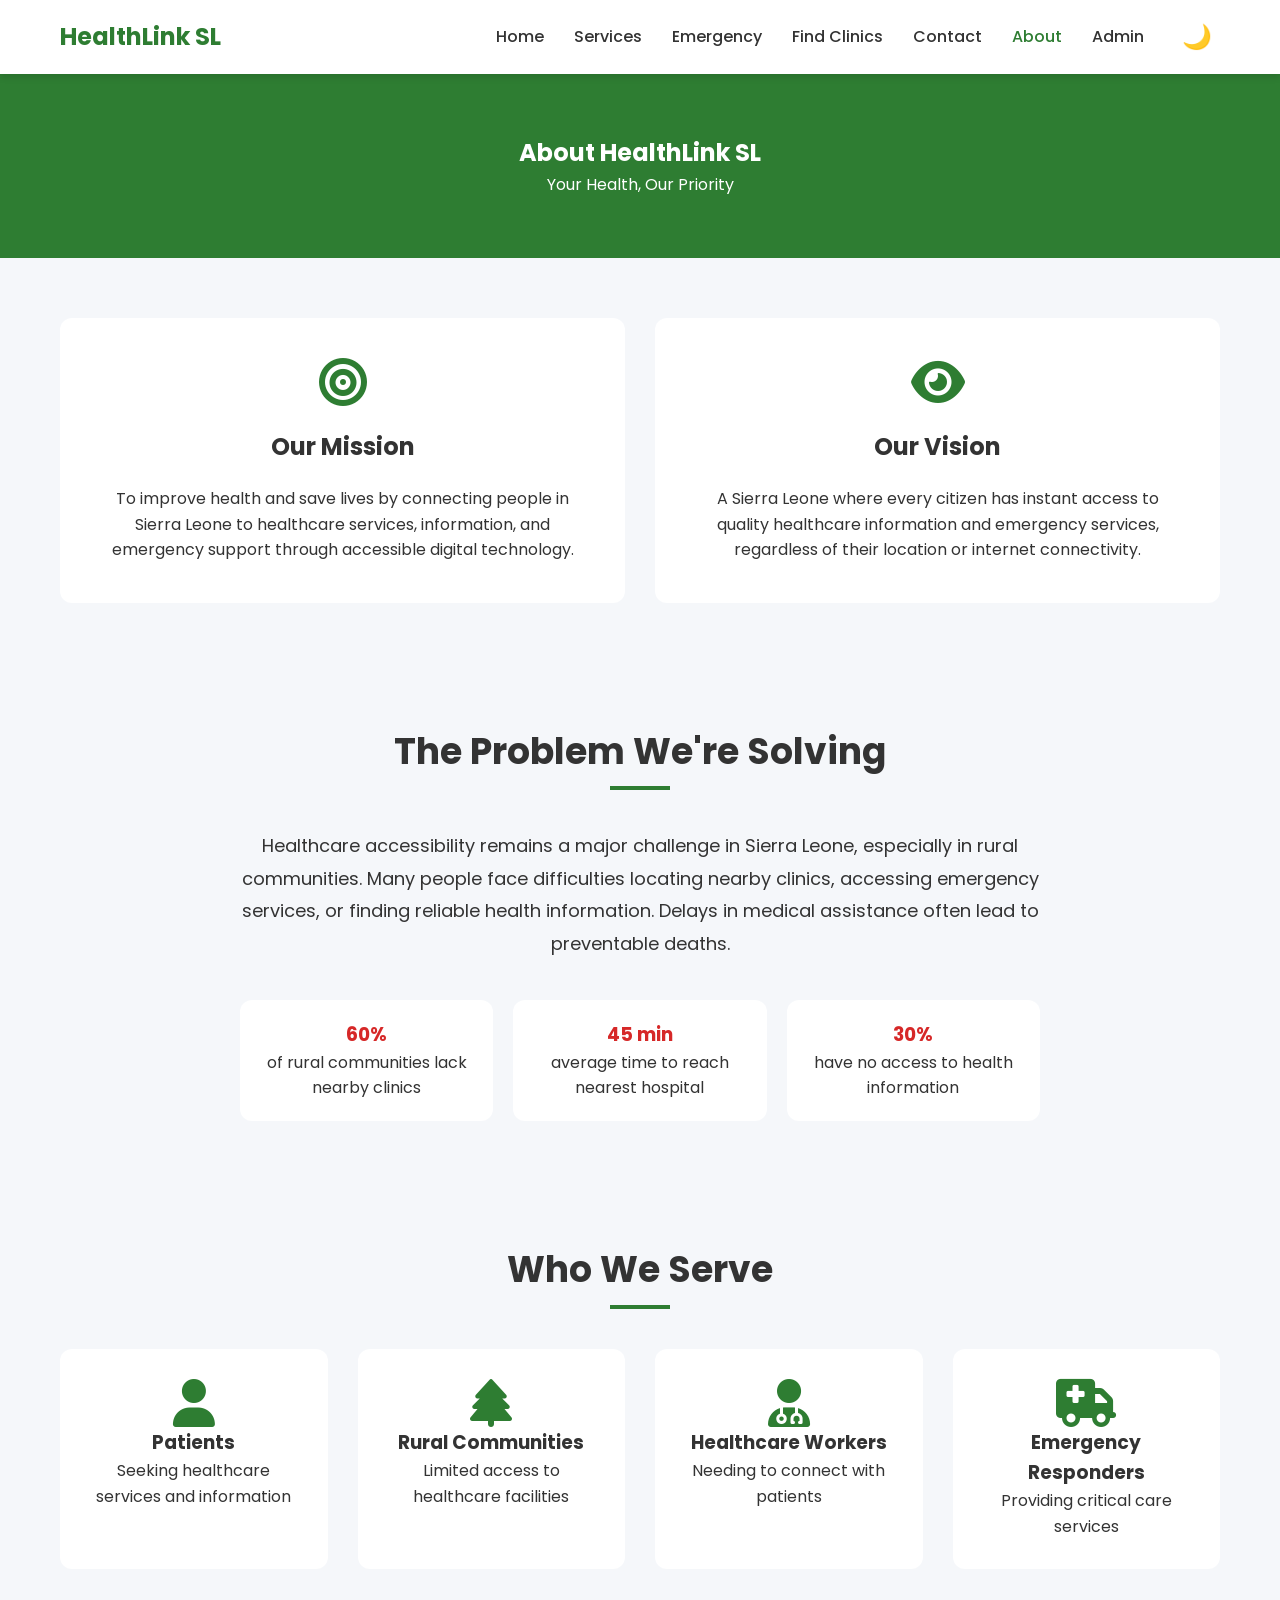
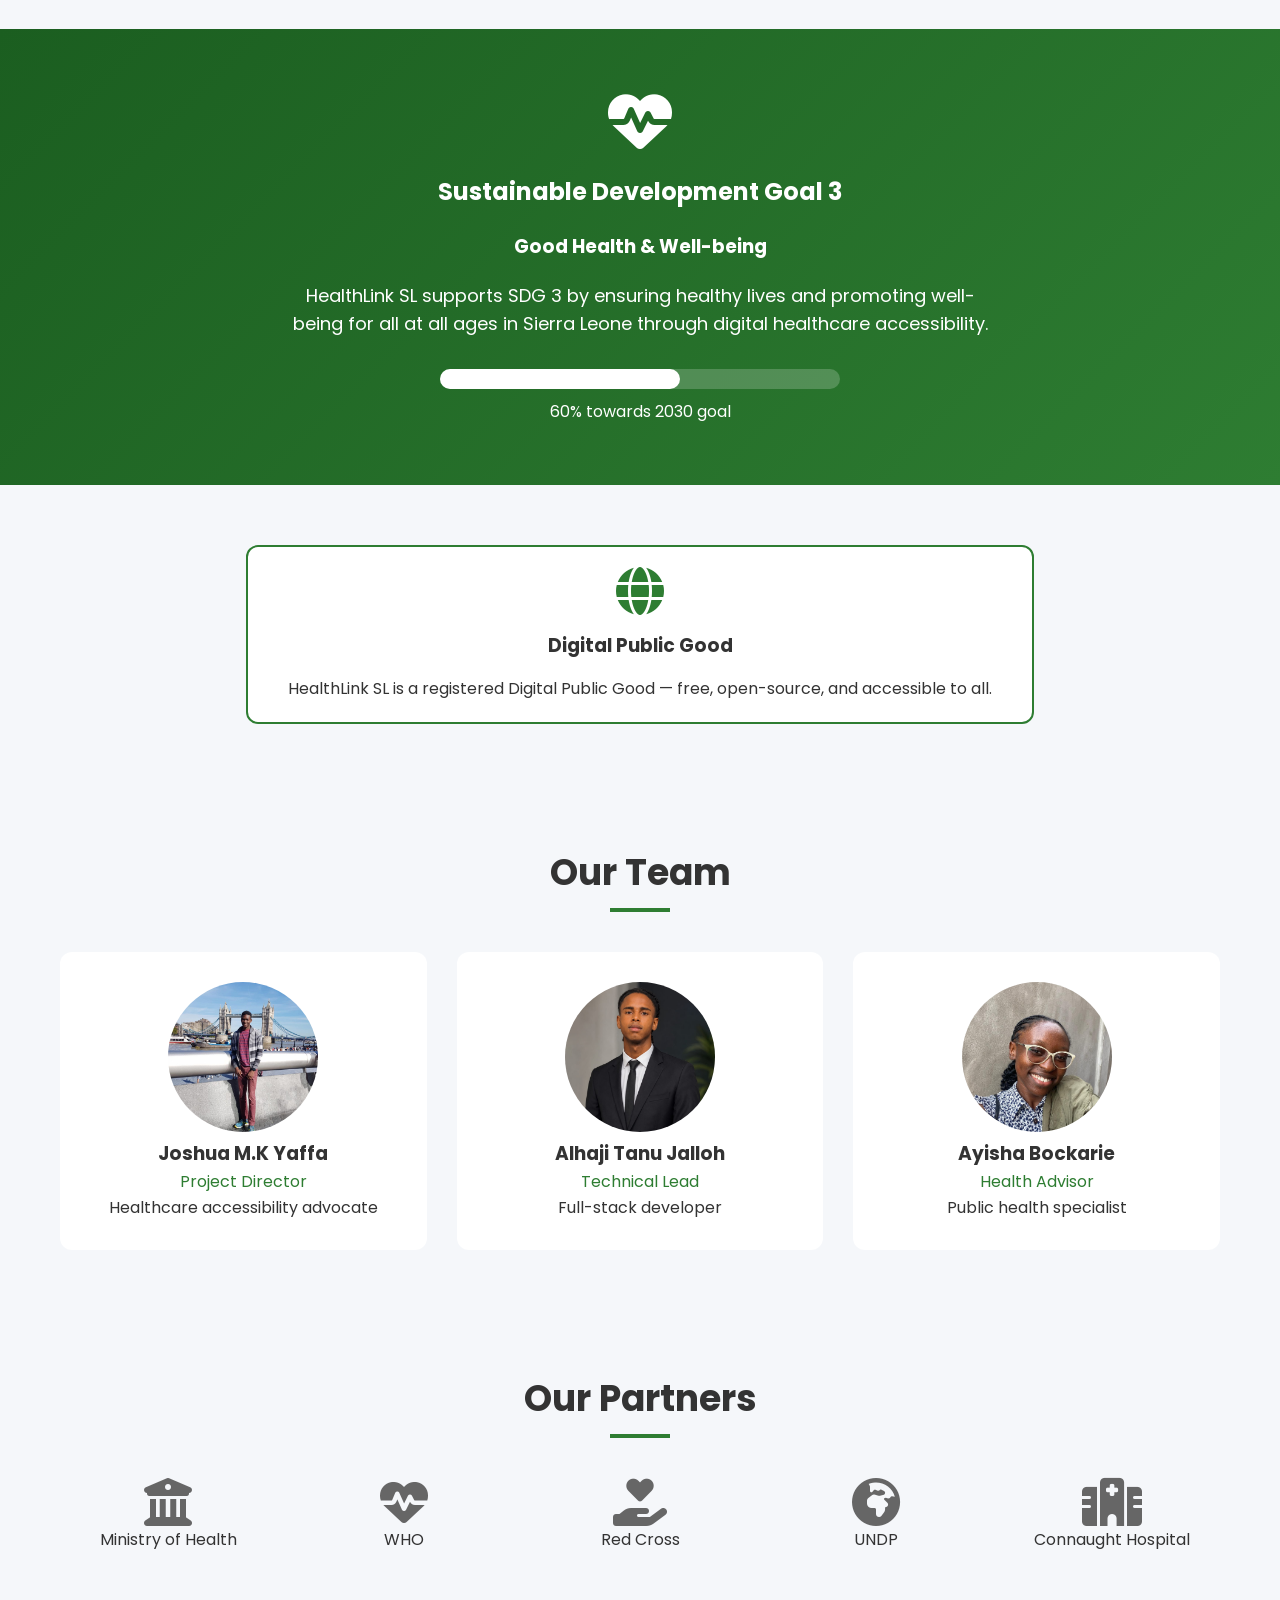
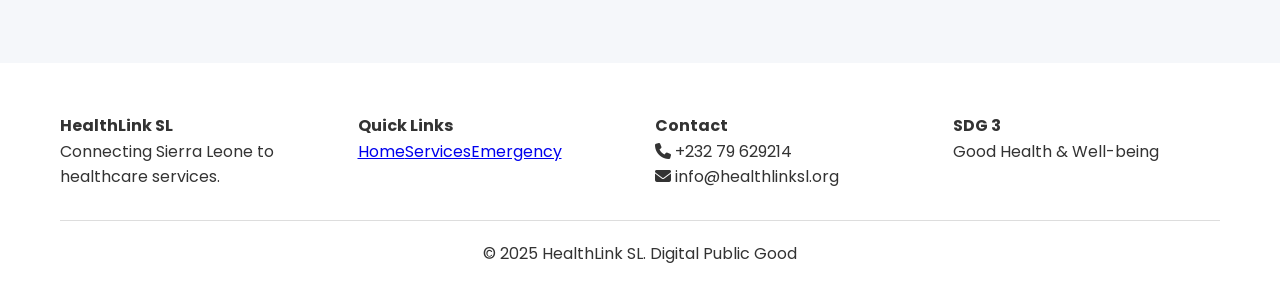
==== commit 22bf5a73: "Add files via upload" ====
--- a/about.html
+++ b/about.html
@@ -143,19 +143,19 @@
         <h2 class="section-title">Our Team</h2>
         <div style="display: grid; grid-template-columns: repeat(3, 1fr); gap: 30px;">
             <div style="text-align: center; background: var(--bg-white); padding: 30px; border-radius: 12px;">
-                <img src="https://randomuser.me/api/portraits/men/1.jpg" alt="Team Member" style="width: 150px; height: 150px; border-radius: 50%; object-fit: cover;">
+                <img src="Image/joshua.jpg" alt="Team Member" style="width: 150px; height: 150px; border-radius: 50%; object-fit: cover;">
                 <h3>Joshua M.K Yaffa</h3>
                 <p style="color: var(--primary);">Project Director</p>
                 <p>Healthcare accessibility advocate</p>
             </div>
             <div style="text-align: center; background: var(--bg-white); padding: 30px; border-radius: 12px;">
-                <img src="https://randomuser.me/api/portraits/women/2.jpg" alt="Team Member" style="width: 150px; height: 150px; border-radius: 50%; object-fit: cover;">
+                <img src="Image/Tanu jalloh img.jpeg" alt="Team Member" style="width: 150px; height: 150px; border-radius: 50%; object-fit: cover;">
                 <h3>Alhaji Tanu Jalloh</h3>
                 <p style="color: var(--primary);">Technical Lead</p>
                 <p>Full-stack developer</p>
             </div>
             <div style="text-align: center; background: var(--bg-white); padding: 30px; border-radius: 12px;">
-                <img src="https://randomuser.me/api/portraits/men/3.jpg" alt="Team Member" style="width: 150px; height: 150px; border-radius: 50%; object-fit: cover;">
+                <img src="Image/ayisha.jpg" alt="Team Member" style="width: 150px; height: 150px; border-radius: 50%; object-fit: cover;">
                 <h3>Ayisha Bockarie</h3>
                 <p style="color: var(--primary);">Health Advisor</p>
                 <p>Public health specialist</p>
